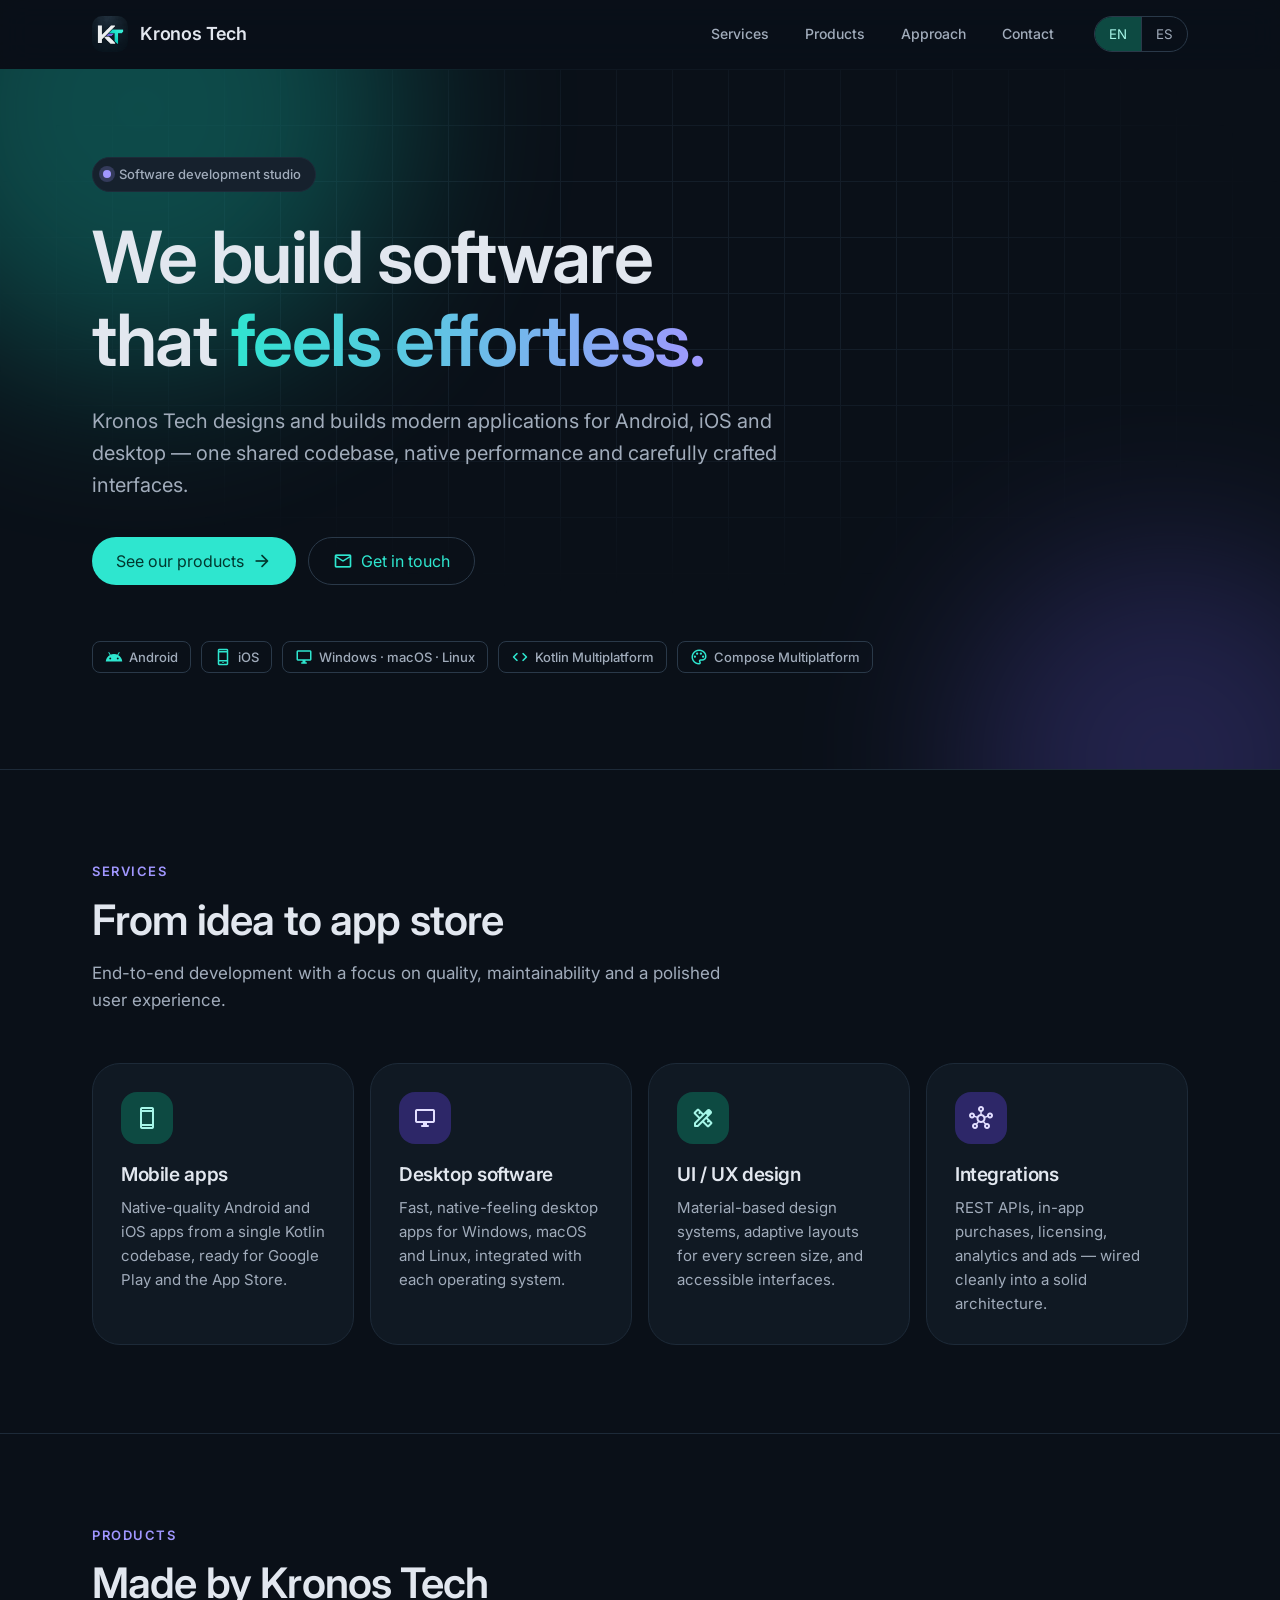
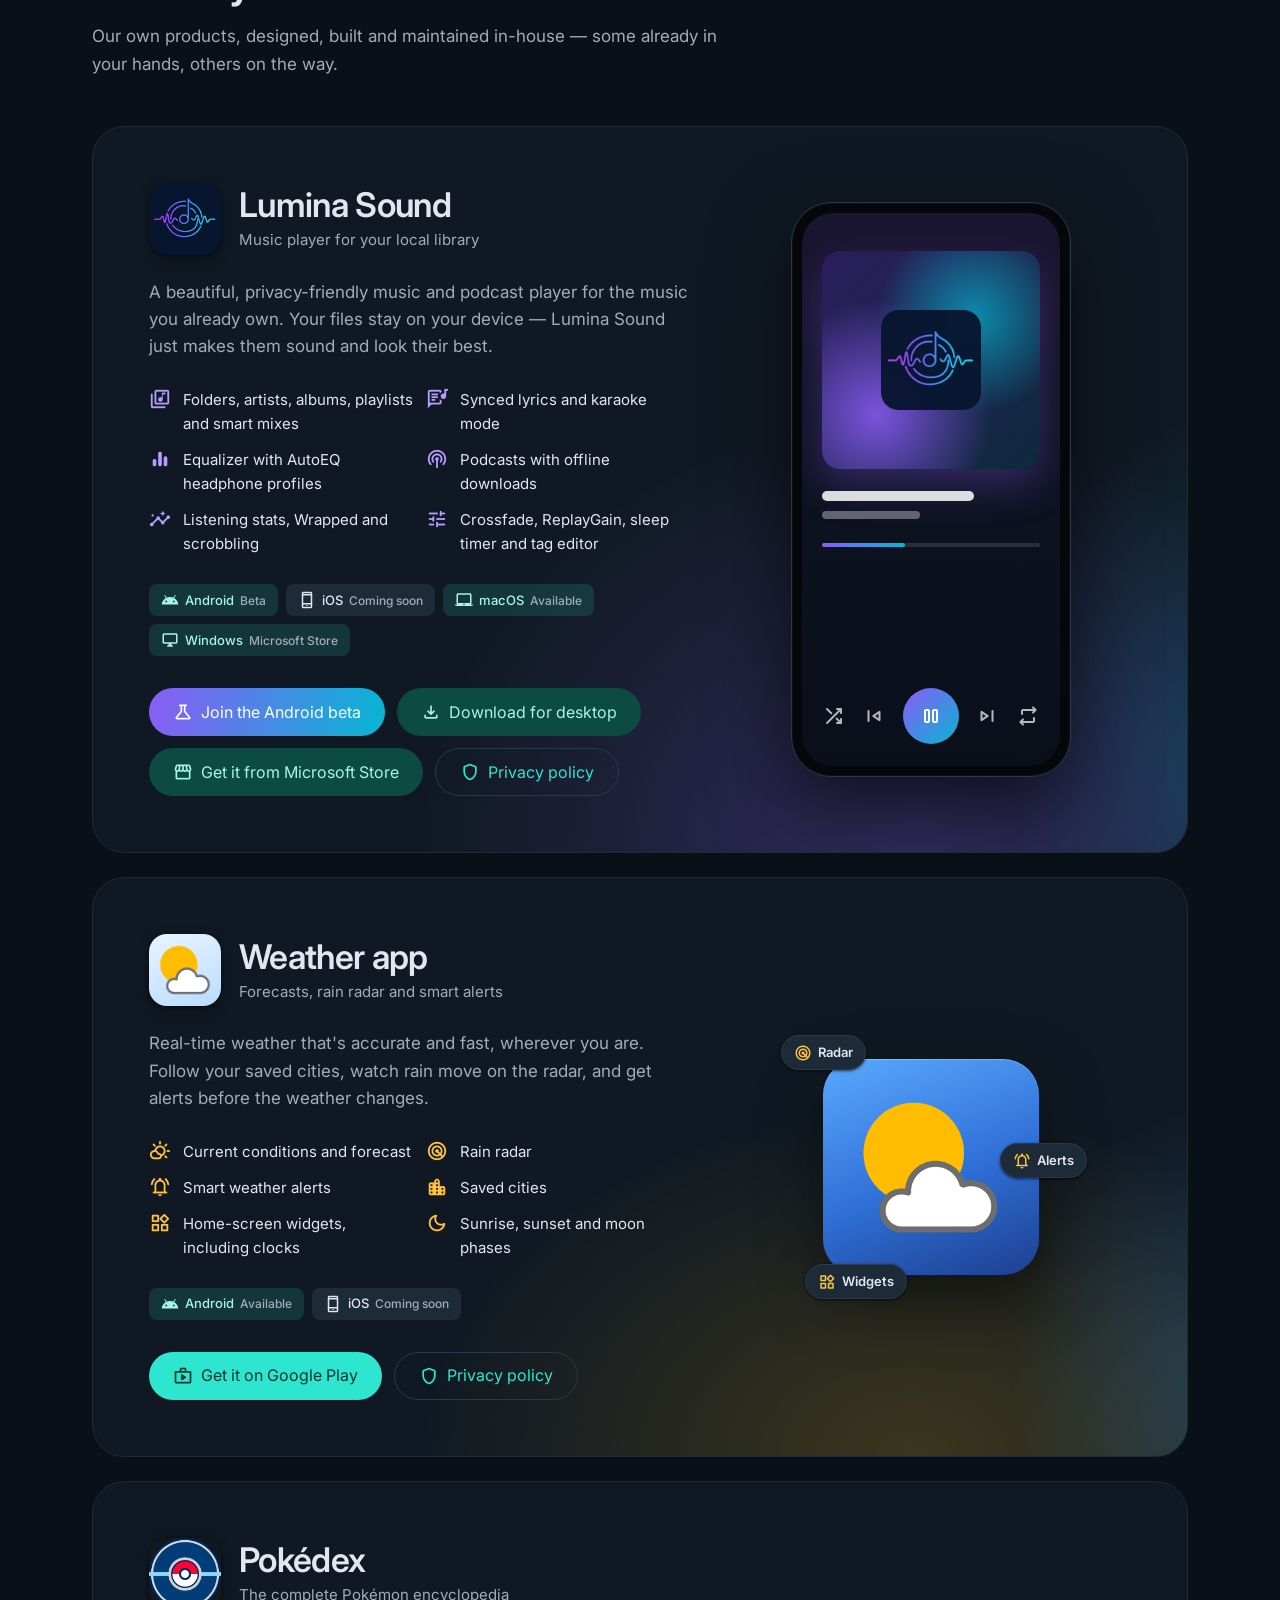
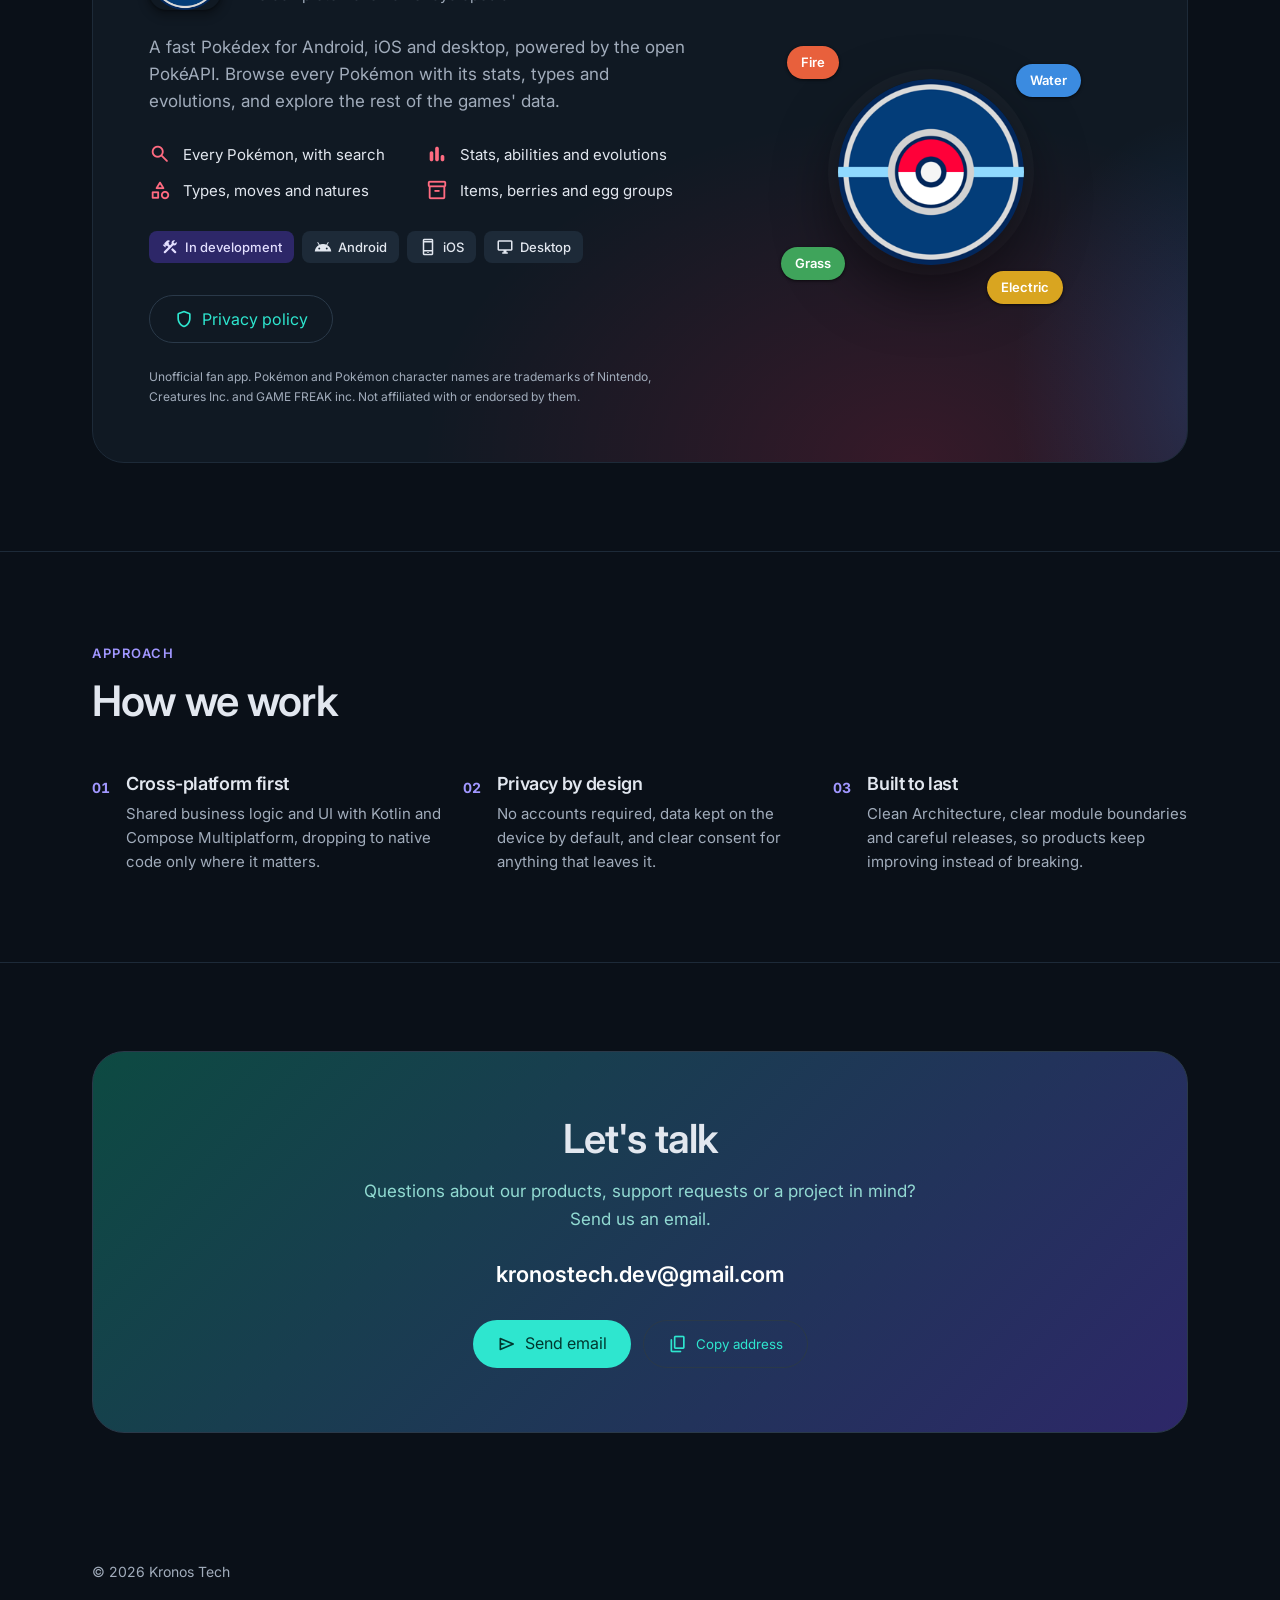
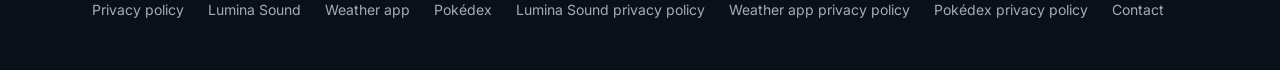
==== index.html @ 4d965f3d "feat: show Lumina Sound's Microsoft Store availability on the home page Co-Authored-By: Claude Opus " ====
<!doctype html>
<html lang="en">
<head>
  <meta charset="utf-8">
  <meta name="viewport" content="width=device-width, initial-scale=1">
  <title>Kronos Tech — Software Development</title>
  <meta name="title-en" content="Kronos Tech — Software Development">
  <meta name="title-es" content="Kronos Tech — Desarrollo de software">
  <meta name="description" content="Kronos Tech builds modern, cross-platform software for Android, iOS and desktop. Makers of Lumina Sound, Weather app and Pokédex.">
  <meta name="theme-color" content="#0a1018">
  <meta property="og:title" content="Kronos Tech">
  <meta property="og:description" content="Modern, cross-platform software for Android, iOS and desktop. Makers of Lumina Sound, Weather app and Pokédex.">
  <meta property="og:type" content="website">
  <meta property="og:url" content="https://kronos1993.github.io/">
  <link rel="icon" href="assets/logo.png" type="image/png">
  <link rel="apple-touch-icon" href="assets/logo.png">
  <meta property="og:image" content="https://kronos1993.github.io/assets/logo.png">
  <link rel="preconnect" href="https://fonts.googleapis.com">
  <link rel="preconnect" href="https://fonts.gstatic.com" crossorigin>
  <link rel="stylesheet" href="https://fonts.googleapis.com/css2?family=Inter:wght@400;500;600;700&display=swap">
  <link rel="stylesheet" href="https://fonts.googleapis.com/css2?family=Material+Symbols+Rounded:opsz,wght,FILL,GRAD@24,400,0,0&display=block">
  <link rel="stylesheet" href="assets/styles.css?v=4">
</head>
<body>
  <header class="topbar">
    <div class="container">
      <a class="brand" href="#top" aria-label="Kronos Tech">
        <img src="assets/logo.png" alt="" width="36" height="36">
        Kronos Tech
      </a>
      <nav class="nav" aria-label="Main">
        <a href="#services"><span data-lang="en">Services</span><span data-lang="es">Servicios</span></a>
        <a href="#products"><span data-lang="en">Products</span><span data-lang="es">Productos</span></a>
        <a href="#approach"><span data-lang="en">Approach</span><span data-lang="es">Enfoque</span></a>
        <a href="#contact"><span data-lang="en">Contact</span><span data-lang="es">Contacto</span></a>
      </nav>
      <div class="segmented lang-toggle" role="group" aria-label="Language">
        <button type="button" data-set-lang="en" aria-pressed="true">EN</button>
        <button type="button" data-set-lang="es" aria-pressed="false">ES</button>
      </div>
    </div>
  </header>

  <main id="top">
    <section class="hero">
      <div class="glow glow-a"></div>
      <div class="glow glow-b"></div>
      <div class="container">
        <span class="eyebrow"><span class="dot"></span>
          <span data-lang="en">Software development studio</span>
          <span data-lang="es">Estudio de desarrollo de software</span>
        </span>
        <h1>
          <span data-lang="en">We build software that <span class="gradient-text">feels effortless.</span></span>
          <span data-lang="es">Creamos software que <span class="gradient-text">se siente natural.</span></span>
        </h1>
        <p class="lead">
          <span data-lang="en">Kronos Tech designs and builds modern applications for Android, iOS and desktop — one shared codebase, native performance and carefully crafted interfaces.</span>
          <span data-lang="es">Kronos Tech diseña y desarrolla aplicaciones modernas para Android, iOS y escritorio: un solo código compartido, rendimiento nativo e interfaces cuidadas al detalle.</span>
        </p>
        <div class="hero-actions">
          <a class="btn btn-filled" href="#products">
            <span data-lang="en">See our products</span><span data-lang="es">Ver productos</span>
            <span class="material-symbols-rounded" aria-hidden="true">arrow_forward</span>
          </a>
          <a class="btn btn-outlined" href="#contact">
            <span class="material-symbols-rounded" aria-hidden="true">mail</span>
            <span data-lang="en">Get in touch</span><span data-lang="es">Contáctanos</span>
          </a>
        </div>
        <div class="hero-meta">
          <span class="chip"><span class="material-symbols-rounded" aria-hidden="true">android</span>Android</span>
          <span class="chip"><span class="material-symbols-rounded" aria-hidden="true">phone_iphone</span>iOS</span>
          <span class="chip"><span class="material-symbols-rounded" aria-hidden="true">desktop_windows</span>Windows · macOS · Linux</span>
          <span class="chip"><span class="material-symbols-rounded" aria-hidden="true">code</span>Kotlin Multiplatform</span>
          <span class="chip"><span class="material-symbols-rounded" aria-hidden="true">palette</span>Compose Multiplatform</span>
        </div>
      </div>
    </section>

    <section class="block" id="services">
      <div class="container">
        <div class="section-head reveal">
          <span class="overline"><span data-lang="en">Services</span><span data-lang="es">Servicios</span></span>
          <h2><span data-lang="en">From idea to app store</span><span data-lang="es">De la idea a la tienda de apps</span></h2>
          <p>
            <span data-lang="en">End-to-end development with a focus on quality, maintainability and a polished user experience.</span>
            <span data-lang="es">Desarrollo de principio a fin, con foco en la calidad, la mantenibilidad y una experiencia de usuario pulida.</span>
          </p>
        </div>
        <div class="grid grid-4">
          <article class="card reveal">
            <div class="icon-badge"><span class="material-symbols-rounded" aria-hidden="true">smartphone</span></div>
            <h3><span data-lang="en">Mobile apps</span><span data-lang="es">Apps móviles</span></h3>
            <p>
              <span data-lang="en">Native-quality Android and iOS apps from a single Kotlin codebase, ready for Google Play and the App Store.</span>
              <span data-lang="es">Apps para Android e iOS con calidad nativa desde un único código Kotlin, listas para Google Play y la App Store.</span>
            </p>
          </article>
          <article class="card reveal">
            <div class="icon-badge alt"><span class="material-symbols-rounded" aria-hidden="true">desktop_windows</span></div>
            <h3><span data-lang="en">Desktop software</span><span data-lang="es">Software de escritorio</span></h3>
            <p>
              <span data-lang="en">Fast, native-feeling desktop apps for Windows, macOS and Linux, integrated with each operating system.</span>
              <span data-lang="es">Apps de escritorio rápidas para Windows, macOS y Linux, integradas con cada sistema operativo.</span>
            </p>
          </article>
          <article class="card reveal">
            <div class="icon-badge"><span class="material-symbols-rounded" aria-hidden="true">design_services</span></div>
            <h3><span data-lang="en">UI / UX design</span><span data-lang="es">Diseño UI / UX</span></h3>
            <p>
              <span data-lang="en">Material-based design systems, adaptive layouts for every screen size, and accessible interfaces.</span>
              <span data-lang="es">Sistemas de diseño basados en Material, diseños adaptativos para cualquier pantalla e interfaces accesibles.</span>
            </p>
          </article>
          <article class="card reveal">
            <div class="icon-badge alt"><span class="material-symbols-rounded" aria-hidden="true">hub</span></div>
            <h3><span data-lang="en">Integrations</span><span data-lang="es">Integraciones</span></h3>
            <p>
              <span data-lang="en">REST APIs, in-app purchases, licensing, analytics and ads — wired cleanly into a solid architecture.</span>
              <span data-lang="es">APIs REST, compras dentro de la app, licencias, analítica y anuncios, integrados de forma limpia en una arquitectura sólida.</span>
            </p>
          </article>
        </div>
      </div>
    </section>

    <section class="block" id="products">
      <div class="container">
        <div class="section-head reveal">
          <span class="overline"><span data-lang="en">Products</span><span data-lang="es">Productos</span></span>
          <h2><span data-lang="en">Made by Kronos Tech</span><span data-lang="es">Hecho por Kronos Tech</span></h2>
          <p>
            <span data-lang="en">Our own products, designed, built and maintained in-house — some already in your hands, others on the way.</span>
            <span data-lang="es">Nuestros propios productos, diseñados, desarrollados y mantenidos por nosotros: algunos ya disponibles y otros en camino.</span>
          </p>
        </div>

        <article class="product reveal" id="lumina-sound">
          <div>
            <div class="product-title">
              <img src="assets/lumina-sound-icon.png" alt="Lumina Sound icon" width="72" height="72">
              <div>
                <h3>Lumina Sound</h3>
                <span data-lang="en">Music player for your local library</span>
                <span data-lang="es">Reproductor de música para tu biblioteca local</span>
              </div>
            </div>
            <p class="desc">
              <span data-lang="en">A beautiful, privacy-friendly music and podcast player for the music you already own. Your files stay on your device — Lumina Sound just makes them sound and look their best.</span>
              <span data-lang="es">Un reproductor de música y podcasts, bonito y respetuoso con tu privacidad, para la música que ya tienes. Tus archivos se quedan en tu dispositivo: Lumina Sound solo hace que suenen y se vean lo mejor posible.</span>
            </p>
            <ul class="features">
              <li><span class="material-symbols-rounded" aria-hidden="true">library_music</span>
                <span><span data-lang="en">Folders, artists, albums, playlists and smart mixes</span><span data-lang="es">Carpetas, artistas, álbumes, listas y mixes inteligentes</span></span></li>
              <li><span class="material-symbols-rounded" aria-hidden="true">lyrics</span>
                <span><span data-lang="en">Synced lyrics and karaoke mode</span><span data-lang="es">Letras sincronizadas y modo karaoke</span></span></li>
              <li><span class="material-symbols-rounded" aria-hidden="true">equalizer</span>
                <span><span data-lang="en">Equalizer with AutoEQ headphone profiles</span><span data-lang="es">Ecualizador con perfiles AutoEQ para auriculares</span></span></li>
              <li><span class="material-symbols-rounded" aria-hidden="true">podcasts</span>
                <span><span data-lang="en">Podcasts with offline downloads</span><span data-lang="es">Podcasts con descargas sin conexión</span></span></li>
              <li><span class="material-symbols-rounded" aria-hidden="true">insights</span>
                <span><span data-lang="en">Listening stats, Wrapped and scrobbling</span><span data-lang="es">Estadísticas, resumen anual y scrobbling</span></span></li>
              <li><span class="material-symbols-rounded" aria-hidden="true">tune</span>
                <span><span data-lang="en">Crossfade, ReplayGain, sleep timer and tag editor</span><span data-lang="es">Crossfade, ReplayGain, temporizador y editor de etiquetas</span></span></li>
            </ul>
            <div class="platforms">
              <span class="platform live"><span class="material-symbols-rounded" aria-hidden="true">android</span>Android <small><span data-lang="en">Beta</span><span data-lang="es">Beta</span></small></span>
              <span class="platform"><span class="material-symbols-rounded" aria-hidden="true">phone_iphone</span>iOS <small><span data-lang="en">Coming soon</span><span data-lang="es">Próximamente</span></small></span>
              <span class="platform live"><span class="material-symbols-rounded" aria-hidden="true">laptop_mac</span>macOS <small><span data-lang="en">Available</span><span data-lang="es">Disponible</span></small></span>
              <span class="platform live"><span class="material-symbols-rounded" aria-hidden="true">desktop_windows</span>Windows <small>Microsoft Store</small></span>
            </div>
            <div class="product-actions">
              <a class="btn btn-lumina" href="https://groups.google.com/g/lumina_testers" target="_blank" rel="noopener">
                <span class="material-symbols-rounded" aria-hidden="true">science</span>
                <span data-lang="en">Join the Android beta</span><span data-lang="es">Únete a la beta de Android</span>
              </a>
              <a class="btn btn-tonal" href="lumina-sound/">
                <span class="material-symbols-rounded" aria-hidden="true">download</span>
                <span data-lang="en">Download for desktop</span><span data-lang="es">Descargar para escritorio</span>
              </a>
              <a class="btn btn-tonal" href="https://apps.microsoft.com/store/detail/9NFCFKT1JL7F?cid=DevShareMCLPCS" target="_blank" rel="noopener">
                <span class="material-symbols-rounded" aria-hidden="true">storefront</span>
                <span data-lang="en">Get it from Microsoft Store</span><span data-lang="es">Obtener en Microsoft Store</span>
              </a>
              <a class="btn btn-outlined" href="/lumina-sound-privacy/">
                <span class="material-symbols-rounded" aria-hidden="true">shield</span>
                <span data-lang="en">Privacy policy</span><span data-lang="es">Política de privacidad</span>
              </a>
            </div>
          </div>

          <div class="phone" aria-hidden="true">
            <div class="screen">
              <div class="art"><img src="assets/lumina-sound-icon.png" alt=""></div>
              <div class="meta">
                <div class="bar"></div>
                <div class="bar sub"></div>
              </div>
              <div class="progress"></div>
              <div class="eq">
                <span></span><span></span><span></span><span></span><span></span><span></span><span></span><span></span><span></span><span></span><span></span><span></span>
              </div>
              <div class="controls">
                <span class="material-symbols-rounded">shuffle</span>
                <span class="material-symbols-rounded">skip_previous</span>
                <span class="play"><span class="material-symbols-rounded">pause</span></span>
                <span class="material-symbols-rounded">skip_next</span>
                <span class="material-symbols-rounded">repeat</span>
              </div>
            </div>
          </div>
        </article>

        <article class="product product-wx reveal" id="weather-app">
          <div>
            <div class="product-title">
              <img class="icon-tile" src="assets/weather-icon.png" alt="Weather app icon" width="72" height="72">
              <div>
                <h3>Weather app</h3>
                <span data-lang="en">Forecasts, rain radar and smart alerts</span>
                <span data-lang="es">Pronósticos, radar de lluvia y alertas inteligentes</span>
              </div>
            </div>
            <p class="desc">
              <span data-lang="en">Real-time weather that's accurate and fast, wherever you are. Follow your saved cities, watch rain move on the radar, and get alerts before the weather changes.</span>
              <span data-lang="es">El tiempo en tiempo real, preciso y rápido, estés donde estés. Sigue tus ciudades guardadas, mira cómo avanza la lluvia en el radar y recibe avisos antes de que cambie el tiempo.</span>
            </p>
            <ul class="features">
              <li><span class="material-symbols-rounded" aria-hidden="true">partly_cloudy_day</span>
                <span><span data-lang="en">Current conditions and forecast</span><span data-lang="es">Condiciones actuales y pronóstico</span></span></li>
              <li><span class="material-symbols-rounded" aria-hidden="true">radar</span>
                <span><span data-lang="en">Rain radar</span><span data-lang="es">Radar de lluvia</span></span></li>
              <li><span class="material-symbols-rounded" aria-hidden="true">notifications_active</span>
                <span><span data-lang="en">Smart weather alerts</span><span data-lang="es">Alertas del tiempo inteligentes</span></span></li>
              <li><span class="material-symbols-rounded" aria-hidden="true">location_city</span>
                <span><span data-lang="en">Saved cities</span><span data-lang="es">Ciudades guardadas</span></span></li>
              <li><span class="material-symbols-rounded" aria-hidden="true">widgets</span>
                <span><span data-lang="en">Home-screen widgets, including clocks</span><span data-lang="es">Widgets de inicio, incluidos relojes</span></span></li>
              <li><span class="material-symbols-rounded" aria-hidden="true">dark_mode</span>
                <span><span data-lang="en">Sunrise, sunset and moon phases</span><span data-lang="es">Amanecer, atardecer y fases lunares</span></span></li>
            </ul>
            <div class="platforms">
              <span class="platform live"><span class="material-symbols-rounded" aria-hidden="true">android</span>Android <small><span data-lang="en">Available</span><span data-lang="es">Disponible</span></small></span>
              <span class="platform"><span class="material-symbols-rounded" aria-hidden="true">phone_iphone</span>iOS <small><span data-lang="en">Coming soon</span><span data-lang="es">Próximamente</span></small></span>
            </div>
            <div class="product-actions">
              <a class="btn btn-filled" href="https://play.google.com/store/apps/details?id=com.kronos.multiplatform.weatherapp" target="_blank" rel="noopener">
                <span class="material-symbols-rounded" aria-hidden="true">shop</span>
                <span data-lang="en">Get it on Google Play</span><span data-lang="es">Disponible en Google Play</span>
              </a>
              <a class="btn btn-outlined" href="weather-app/privacy/">
                <span class="material-symbols-rounded" aria-hidden="true">shield</span>
                <span data-lang="en">Privacy policy</span><span data-lang="es">Política de privacidad</span>
              </a>
            </div>
          </div>

          <div class="wx-visual" aria-hidden="true">
            <div class="sky">
              <img src="assets/weather-icon.png" alt="">
            </div>
            <span class="wx-chip c1"><span class="material-symbols-rounded">radar</span>Radar</span>
            <span class="wx-chip c2"><span class="material-symbols-rounded">notifications_active</span><span data-lang="en">Alerts</span><span data-lang="es">Alertas</span></span>
            <span class="wx-chip c3"><span class="material-symbols-rounded">widgets</span>Widgets</span>
          </div>
        </article>

        <article class="product product-dex reveal" id="pokedex">
          <div>
            <div class="product-title">
              <img src="assets/pokedex-icon.png" alt="Pokédex icon" width="72" height="72">
              <div>
                <h3>Pokédex</h3>
                <span data-lang="en">The complete Pokémon encyclopedia</span>
                <span data-lang="es">La enciclopedia Pokémon completa</span>
              </div>
            </div>
            <p class="desc">
              <span data-lang="en">A fast Pokédex for Android, iOS and desktop, powered by the open PokéAPI. Browse every Pokémon with its stats, types and evolutions, and explore the rest of the games' data.</span>
              <span data-lang="es">Una Pokédex rápida para Android, iOS y escritorio, con datos de la PokéAPI abierta. Consulta cada Pokémon con sus estadísticas, tipos y evoluciones, y explora el resto de datos de los juegos.</span>
            </p>
            <ul class="features">
              <li><span class="material-symbols-rounded" aria-hidden="true">search</span>
                <span><span data-lang="en">Every Pokémon, with search</span><span data-lang="es">Todos los Pokémon, con búsqueda</span></span></li>
              <li><span class="material-symbols-rounded" aria-hidden="true">bar_chart</span>
                <span><span data-lang="en">Stats, abilities and evolutions</span><span data-lang="es">Estadísticas, habilidades y evoluciones</span></span></li>
              <li><span class="material-symbols-rounded" aria-hidden="true">category</span>
                <span><span data-lang="en">Types, moves and natures</span><span data-lang="es">Tipos, movimientos y naturalezas</span></span></li>
              <li><span class="material-symbols-rounded" aria-hidden="true">inventory_2</span>
                <span><span data-lang="en">Items, berries and egg groups</span><span data-lang="es">Objetos, bayas y grupos huevo</span></span></li>
            </ul>
            <div class="platforms">
              <span class="platform dev"><span class="material-symbols-rounded" aria-hidden="true">construction</span><span data-lang="en">In development</span><span data-lang="es">En desarrollo</span></span>
              <span class="platform"><span class="material-symbols-rounded" aria-hidden="true">android</span>Android</span>
              <span class="platform"><span class="material-symbols-rounded" aria-hidden="true">phone_iphone</span>iOS</span>
              <span class="platform"><span class="material-symbols-rounded" aria-hidden="true">desktop_windows</span>Desktop</span>
            </div>
            <div class="product-actions">
              <a class="btn btn-outlined" href="pokedex/privacy/">
                <span class="material-symbols-rounded" aria-hidden="true">shield</span>
                <span data-lang="en">Privacy policy</span><span data-lang="es">Política de privacidad</span>
              </a>
            </div>
            <p class="disclaimer">
              <span data-lang="en">Unofficial fan app. Pokémon and Pokémon character names are trademarks of Nintendo, Creatures Inc. and GAME FREAK inc. Not affiliated with or endorsed by them.</span>
              <span data-lang="es">App no oficial creada por fans. Pokémon y los nombres de sus personajes son marcas de Nintendo, Creatures Inc. y GAME FREAK inc. Sin afiliación ni respaldo de su parte.</span>
            </p>
          </div>

          <div class="dex-visual" aria-hidden="true">
            <img src="assets/pokedex-icon.png" alt="">
            <span class="type t-fire">Fire</span>
            <span class="type t-water">Water</span>
            <span class="type t-grass">Grass</span>
            <span class="type t-electric">Electric</span>
          </div>
        </article>
      </div>
    </section>

    <section class="block" id="approach">
      <div class="container">
        <div class="section-head reveal">
          <span class="overline"><span data-lang="en">Approach</span><span data-lang="es">Enfoque</span></span>
          <h2><span data-lang="en">How we work</span><span data-lang="es">Cómo trabajamos</span></h2>
        </div>
        <div class="grid grid-3">
          <div class="principle reveal">
            <span class="num">01</span>
            <div>
              <h3><span data-lang="en">Cross-platform first</span><span data-lang="es">Multiplataforma desde el inicio</span></h3>
              <p>
                <span data-lang="en">Shared business logic and UI with Kotlin and Compose Multiplatform, dropping to native code only where it matters.</span>
                <span data-lang="es">Lógica de negocio e interfaz compartidas con Kotlin y Compose Multiplatform, con código nativo solo donde aporta.</span>
              </p>
            </div>
          </div>
          <div class="principle reveal">
            <span class="num">02</span>
            <div>
              <h3><span data-lang="en">Privacy by design</span><span data-lang="es">Privacidad desde el diseño</span></h3>
              <p>
                <span data-lang="en">No accounts required, data kept on the device by default, and clear consent for anything that leaves it.</span>
                <span data-lang="es">Sin cuentas obligatorias, los datos se quedan en el dispositivo por defecto, y consentimiento claro para todo lo que salga de él.</span>
              </p>
            </div>
          </div>
          <div class="principle reveal">
            <span class="num">03</span>
            <div>
              <h3><span data-lang="en">Built to last</span><span data-lang="es">Hecho para durar</span></h3>
              <p>
                <span data-lang="en">Clean Architecture, clear module boundaries and careful releases, so products keep improving instead of breaking.</span>
                <span data-lang="es">Clean Architecture, límites claros entre módulos y publicaciones cuidadosas, para que los productos mejoren en lugar de romperse.</span>
              </p>
            </div>
          </div>
        </div>
      </div>
    </section>

    <section class="block" id="contact">
      <div class="container">
        <div class="contact reveal">
          <h2><span data-lang="en">Let's talk</span><span data-lang="es">Hablemos</span></h2>
          <p>
            <span data-lang="en">Questions about our products, support requests or a project in mind? Send us an email.</span>
            <span data-lang="es">¿Preguntas sobre nuestros productos, soporte o un proyecto en mente? Escríbenos.</span>
          </p>
          <span class="email-address">kronostech.dev@gmail.com</span>
          <div class="email">
            <a class="btn btn-filled" href="mailto:kronostech.dev@gmail.com">
              <span class="material-symbols-rounded" aria-hidden="true">send</span>
              <span data-lang="en">Send email</span><span data-lang="es">Enviar correo</span>
            </a>
            <button class="btn btn-outlined" type="button" data-copy="kronostech.dev@gmail.com">
              <span class="material-symbols-rounded" aria-hidden="true">content_copy</span>
              <span data-lang="en">Copy address</span><span data-lang="es">Copiar dirección</span>
            </button>
          </div>
        </div>
      </div>
    </section>
  </main>

  <footer>
    <div class="container">
      <span>© <span data-year>2026</span> Kronos Tech</span>
      <nav aria-label="Footer">
        <a href="privacy/"><span data-lang="en">Privacy policy</span><span data-lang="es">Política de privacidad</span></a>
        <a href="#lumina-sound">Lumina Sound</a>
        <a href="#weather-app">Weather app</a>
        <a href="#pokedex">Pokédex</a>
        <a href="/lumina-sound-privacy/"><span data-lang="en">Lumina Sound privacy policy</span><span data-lang="es">Privacidad de Lumina Sound</span></a>
        <a href="weather-app/privacy/"><span data-lang="en">Weather app privacy policy</span><span data-lang="es">Privacidad de Weather app</span></a>
        <a href="pokedex/privacy/"><span data-lang="en">Pokédex privacy policy</span><span data-lang="es">Privacidad de Pokédex</span></a>
        <a href="mailto:kronostech.dev@gmail.com"><span data-lang="en">Contact</span><span data-lang="es">Contacto</span></a>
      </nav>
    </div>
  </footer>

  <div class="snackbar" role="status" aria-live="polite">
    <span data-lang="en">Email address copied</span><span data-lang="es">Dirección copiada</span>
  </div>

  <script src="assets/site.js?v=4"></script>
</body>
</html>
---- assets/styles.css ----
:root {
  color-scheme: dark;
  --bg: #0a1018;
  --surface: #101923;
  --surface-high: #16212d;
  --surface-highest: #1d2a38;
  --outline: #2a3949;
  --outline-variant: #1d2a38;
  --on-surface: #e2e7ef;
  --on-surface-variant: #a1acbb;
  --primary: #2ee6cf;
  --on-primary: #00382f;
  --primary-container: #0d4a42;
  --on-primary-container: #a6f6e8;
  --tertiary: #a197ff;
  --tertiary-container: #2d2768;
  --on-tertiary-container: #e3dfff;
  --lumina-violet: #8b5cf6;
  --lumina-cyan: #06b6d4;
  --radius-s: 12px;
  --radius-m: 16px;
  --radius-l: 28px;
  --gutter: 16px;
  --max: 1160px;
  --elev-1: 0 1px 2px rgb(0 0 0 / .4), 0 1px 3px 1px rgb(0 0 0 / .2);
  --elev-3: 0 4px 8px 3px rgb(0 0 0 / .25), 0 1px 3px rgb(0 0 0 / .4);
  --ease: cubic-bezier(.2, 0, 0, 1);
}

* { box-sizing: border-box; }
html { scroll-behavior: smooth; scroll-padding-top: 80px; }
body {
  margin: 0;
  background: var(--bg);
  color: var(--on-surface);
  font: 400 16px/1.6 "Inter", system-ui, -apple-system, "Segoe UI", Roboto, sans-serif;
  -webkit-font-smoothing: antialiased;
  overflow-x: hidden;
}
img { max-width: 100%; display: block; }
a { color: var(--primary); text-decoration: none; }
a:hover { text-decoration: underline; }
h1, h2, h3 { margin: 0; font-weight: 600; letter-spacing: -.02em; line-height: 1.15; }
p { margin: 0; }

.material-symbols-rounded {
  font-variation-settings: "FILL" 0, "wght" 400, "GRAD" 0, "opsz" 24;
  font-size: 24px;
  line-height: 1;
  user-select: none;
}

.container { width: 100%; max-width: var(--max); margin: 0 auto; padding: 0 var(--gutter); }
@media (min-width: 720px) { :root { --gutter: 32px; } }

/* Top app bar */
.topbar {
  position: sticky; top: 0; z-index: 10;
  background: rgb(10 16 24 / .72);
  backdrop-filter: blur(16px) saturate(140%);
  -webkit-backdrop-filter: blur(16px) saturate(140%);
  border-bottom: 1px solid transparent;
  transition: border-color .2s var(--ease), background .2s var(--ease);
}
.topbar.scrolled { border-bottom-color: var(--outline-variant); background: rgb(16 25 35 / .85); }
.topbar .container { display: flex; align-items: center; gap: 16px; height: 68px; }
.brand { display: flex; align-items: center; gap: 12px; color: var(--on-surface); font-weight: 600; font-size: 18px; letter-spacing: -.01em; }
.brand:hover { text-decoration: none; }
.brand img { width: 36px; height: 36px; border-radius: 10px; }
.nav { display: none; gap: 4px; margin-left: auto; }
.nav a {
  color: var(--on-surface-variant); font-size: 14px; font-weight: 500;
  padding: 8px 16px; border-radius: 999px;
  transition: background .2s var(--ease), color .2s var(--ease);
}
.nav a:hover { background: var(--surface-high); color: var(--on-surface); text-decoration: none; }
@media (min-width: 860px) { .nav { display: flex; } }
.lang-toggle { margin-left: auto; }
@media (min-width: 860px) { .lang-toggle { margin-left: 8px; } }

/* Buttons */
.btn {
  display: inline-flex; align-items: center; justify-content: center; gap: 8px;
  height: 48px; padding: 0 24px; border-radius: 999px; border: 0;
  font: 600 15px/1 inherit; font-family: inherit; cursor: pointer;
  transition: box-shadow .2s var(--ease), background .2s var(--ease), transform .2s var(--ease);
}
.btn:hover { text-decoration: none; }
.btn .material-symbols-rounded { font-size: 20px; }
.btn-filled { background: var(--primary); color: var(--on-primary); }
.btn-filled:hover { box-shadow: var(--elev-1); background: color-mix(in srgb, var(--primary) 85%, white); }
.btn-tonal { background: var(--primary-container); color: var(--on-primary-container); }
.btn-tonal:hover { box-shadow: var(--elev-1); background: color-mix(in srgb, var(--primary-container) 85%, white); }
.btn-outlined { background: transparent; color: var(--primary); border: 1px solid var(--outline); }
.btn-outlined:hover { background: color-mix(in srgb, var(--primary) 8%, transparent); }
.btn-small { height: 40px; padding: 0 16px; font-size: 14px; }

.segmented { display: inline-flex; border: 1px solid var(--outline); border-radius: 999px; overflow: hidden; }
.segmented button {
  background: transparent; color: var(--on-surface-variant); border: 0;
  font: 600 13px/1 inherit; font-family: inherit; padding: 9px 14px; cursor: pointer;
}
.segmented button + button { border-left: 1px solid var(--outline); }
.segmented button[aria-pressed="true"] { background: var(--primary-container); color: var(--on-primary-container); }

/* Hero */
.hero { position: relative; padding: 88px 0 96px; overflow: hidden; isolation: isolate; }
.hero::before {
  content: ""; position: absolute; inset: 0; z-index: -2;
  background-image:
    linear-gradient(var(--outline-variant) 1px, transparent 1px),
    linear-gradient(90deg, var(--outline-variant) 1px, transparent 1px);
  background-size: 56px 56px;
  mask-image: radial-gradient(ellipse 70% 60% at 50% 30%, #000 30%, transparent 75%);
  -webkit-mask-image: radial-gradient(ellipse 70% 60% at 50% 30%, #000 30%, transparent 75%);
  opacity: .55;
}
.glow { position: absolute; z-index: -1; border-radius: 50%; filter: blur(90px); opacity: .35; pointer-events: none; }
.glow-a { width: 520px; height: 520px; background: #14b8a6; top: -220px; left: -120px; }
.glow-b { width: 420px; height: 420px; background: #6d5ce6; bottom: -200px; right: -100px; opacity: .25; }
.eyebrow {
  display: inline-flex; align-items: center; gap: 8px;
  padding: 6px 14px 6px 10px; border-radius: 999px;
  background: var(--surface-high); border: 1px solid var(--outline-variant);
  color: var(--on-surface-variant); font-size: 13px; font-weight: 500;
}
.eyebrow .dot { width: 8px; height: 8px; border-radius: 50%; background: var(--tertiary); box-shadow: 0 0 0 4px color-mix(in srgb, var(--tertiary) 22%, transparent); }
.hero h1 { margin-top: 24px; font-size: clamp(38px, 7vw, 72px); max-width: 15ch; }
.gradient-text {
  background: linear-gradient(100deg, var(--primary), var(--tertiary));
  -webkit-background-clip: text; background-clip: text; color: transparent;
}
.hero .lead { margin-top: 24px; max-width: 58ch; font-size: clamp(17px, 2.2vw, 20px); color: var(--on-surface-variant); }
.hero-actions { margin-top: 36px; display: flex; flex-wrap: wrap; gap: 12px; }
.hero-meta { margin-top: 56px; display: flex; flex-wrap: wrap; gap: 10px; }
.chip {
  display: inline-flex; align-items: center; gap: 6px;
  height: 32px; padding: 0 12px; border-radius: 8px;
  border: 1px solid var(--outline); color: var(--on-surface-variant);
  font-size: 13px; font-weight: 500;
}
.chip .material-symbols-rounded { font-size: 18px; color: var(--primary); }

/* Sections */
section.block { padding: 88px 0; border-top: 1px solid var(--outline-variant); }
.section-head { max-width: 640px; margin-bottom: 48px; }
.overline { color: var(--tertiary); font-size: 13px; font-weight: 600; letter-spacing: .12em; text-transform: uppercase; }
.section-head h2 { margin-top: 12px; font-size: clamp(28px, 4.5vw, 42px); }
.section-head p { margin-top: 16px; color: var(--on-surface-variant); font-size: 17px; }

.grid { display: grid; gap: 16px; grid-template-columns: 1fr; }
@media (min-width: 640px) { .grid-2, .grid-4 { grid-template-columns: repeat(2, 1fr); } }
@media (min-width: 1000px) { .grid-4 { grid-template-columns: repeat(4, 1fr); } .grid-3 { grid-template-columns: repeat(3, 1fr); } }

.card {
  background: var(--surface); border: 1px solid var(--outline-variant);
  border-radius: var(--radius-l); padding: 28px;
  transition: background .25s var(--ease), border-color .25s var(--ease), transform .25s var(--ease), box-shadow .25s var(--ease);
}
.card:hover { background: var(--surface-high); border-color: var(--outline); transform: translateY(-2px); box-shadow: var(--elev-3); }
.icon-badge {
  width: 52px; height: 52px; border-radius: var(--radius-m);
  display: grid; place-items: center;
  background: var(--primary-container); color: var(--on-primary-container);
}
.icon-badge.alt { background: var(--tertiary-container); color: var(--on-tertiary-container); }
.card h3 { margin-top: 20px; font-size: 19px; }
.card p { margin-top: 10px; color: var(--on-surface-variant); font-size: 15px; }

/* Product */
.product {
  position: relative; overflow: hidden; isolation: isolate;
  background: var(--surface); border: 1px solid var(--outline-variant);
  border-radius: 32px; padding: 32px 24px;
  display: grid; gap: 40px; grid-template-columns: 1fr;
}
@media (min-width: 720px) { .product { padding: 48px; } }
@media (min-width: 960px) { .product { grid-template-columns: 1.15fr .85fr; align-items: center; padding: 56px; } }
.product::before {
  content: ""; position: absolute; z-index: -1; inset: auto -20% -60% 30%; height: 120%;
  background: radial-gradient(closest-side, rgb(139 92 246 / .28), transparent),
              radial-gradient(closest-side at 80% 40%, rgb(6 182 212 / .2), transparent);
  pointer-events: none;
}
.product-title { display: flex; align-items: center; gap: 18px; }
.product-title img { width: 72px; height: 72px; border-radius: 18px; box-shadow: var(--elev-3); }
.product-title h3 { font-size: clamp(26px, 4vw, 34px); }
.product-title span { display: block; color: var(--on-surface-variant); font-size: 15px; margin-top: 4px; }
.product .desc { margin-top: 24px; color: var(--on-surface-variant); font-size: 17px; max-width: 56ch; }
.features { margin: 28px 0 0; padding: 0; list-style: none; display: grid; gap: 12px; grid-template-columns: 1fr; }
@media (min-width: 560px) { .features { grid-template-columns: 1fr 1fr; } }
.features li { display: flex; gap: 12px; align-items: flex-start; font-size: 15px; }
.features .material-symbols-rounded { color: #b79bff; font-size: 22px; flex: none; }
.platforms { margin-top: 28px; display: flex; flex-wrap: wrap; gap: 8px; }
.platform {
  display: inline-flex; align-items: center; gap: 6px;
  height: 32px; padding: 0 12px; border-radius: 8px;
  background: var(--surface-highest); font-size: 13px; font-weight: 500;
}
.platform .material-symbols-rounded { font-size: 18px; }
.platform small { color: var(--on-surface-variant); font-size: 12px; }
.platform.live { background: color-mix(in srgb, var(--primary) 14%, transparent); color: var(--on-primary-container); }
.product-actions { margin-top: 32px; display: flex; flex-wrap: wrap; gap: 12px; }
.btn-lumina { background: linear-gradient(100deg, var(--lumina-violet), var(--lumina-cyan)); color: #fff; }
.btn-lumina:hover { box-shadow: 0 6px 24px rgb(139 92 246 / .35); }

/* Phone mock */
.phone {
  justify-self: center; width: min(280px, 100%); aspect-ratio: 9 / 18.5;
  border-radius: 40px; padding: 10px; background: #05070a;
  border: 1px solid var(--outline); box-shadow: 0 30px 80px rgb(0 0 0 / .6), 0 0 0 1px rgb(255 255 255 / .03) inset;
}
.screen {
  height: 100%; border-radius: 31px; overflow: hidden; position: relative;
  background: linear-gradient(180deg, #1a1530 0%, #0d1220 55%, #0a0f1a 100%);
  display: flex; flex-direction: column; padding: 28px 20px 22px;
}
.screen .art {
  aspect-ratio: 1; border-radius: 18px; margin-top: 10px;
  background:
    radial-gradient(circle at 70% 30%, rgb(6 182 212 / .7), transparent 45%),
    radial-gradient(circle at 25% 75%, rgb(139 92 246 / .85), transparent 50%),
    linear-gradient(135deg, #2a1d5c, #0e2a3d);
  display: grid; place-items: center; box-shadow: 0 16px 40px rgb(139 92 246 / .3);
}
.screen .art img { width: 46%; border-radius: 14px; opacity: .95; }
.screen .meta { margin-top: 22px; }
.bar { height: 10px; border-radius: 6px; background: rgb(255 255 255 / .85); width: 70%; }
.bar.sub { height: 8px; margin-top: 10px; width: 45%; background: rgb(255 255 255 / .35); }
.progress { margin-top: 24px; height: 4px; border-radius: 4px; background: rgb(255 255 255 / .12); position: relative; }
.progress::after { content: ""; position: absolute; inset: 0 62% 0 0; border-radius: 4px; background: linear-gradient(90deg, var(--lumina-violet), var(--lumina-cyan)); }
.eq { margin-top: auto; display: flex; align-items: flex-end; justify-content: center; gap: 5px; height: 48px; }
.eq span { width: 6px; border-radius: 3px; background: linear-gradient(180deg, var(--lumina-cyan), var(--lumina-violet)); animation: eq 1.4s ease-in-out infinite; }
.eq span:nth-child(2n) { animation-delay: -.3s; }
.eq span:nth-child(3n) { animation-delay: -.7s; }
.eq span:nth-child(5n) { animation-delay: -1s; }
@keyframes eq { 0%, 100% { height: 20%; } 50% { height: 100%; } }
.controls { margin-top: 18px; display: flex; justify-content: space-between; align-items: center; color: rgb(255 255 255 / .7); }
.controls .play { width: 56px; height: 56px; border-radius: 50%; display: grid; place-items: center; color: #fff; background: linear-gradient(135deg, var(--lumina-violet), var(--lumina-cyan)); }
@media (prefers-reduced-motion: reduce) { .eq span { animation: none; height: 60%; } html { scroll-behavior: auto; } }

/* Principles */
.principle { display: flex; gap: 16px; align-items: flex-start; }
.principle .num { font-size: 14px; font-weight: 700; color: var(--tertiary); font-variant-numeric: tabular-nums; padding-top: 3px; }
.principle h3 { font-size: 18px; margin-top: 0; }
.principle p { margin-top: 8px; color: var(--on-surface-variant); font-size: 15px; }

/* Contact */
.contact {
  border-radius: 32px; padding: 40px 24px; text-align: center;
  background: linear-gradient(135deg, var(--primary-container), var(--tertiary-container));
  border: 1px solid var(--outline);
}
@media (min-width: 720px) { .contact { padding: 64px 48px; } }
.contact h2 { font-size: clamp(28px, 4.5vw, 40px); }
.contact p { margin: 16px auto 0; max-width: 52ch; color: var(--on-primary-container); opacity: .85; font-size: 17px; }
.contact .email { margin-top: 28px; display: inline-flex; flex-wrap: wrap; justify-content: center; gap: 12px; }
.email-address { font-size: clamp(16px, 3.6vw, 22px); font-weight: 600; color: #fff; word-break: break-all; display: block; margin-top: 24px; }

/* Footer */
footer { padding: 40px 0 48px; color: var(--on-surface-variant); font-size: 14px; }
footer .container { display: flex; flex-wrap: wrap; gap: 16px 32px; align-items: center; justify-content: space-between; }
footer nav { display: flex; flex-wrap: wrap; gap: 8px 24px; }
footer a { color: var(--on-surface-variant); }
footer a:hover { color: var(--on-surface); }

/* Snackbar */
.snackbar {
  position: fixed; left: 50%; bottom: 24px; transform: translate(-50%, 24px);
  background: #e2e7ef; color: #1a1f26; padding: 14px 20px; border-radius: 8px;
  font-size: 14px; font-weight: 500; box-shadow: var(--elev-3);
  opacity: 0; pointer-events: none; transition: opacity .2s var(--ease), transform .2s var(--ease);
  max-width: calc(100% - 32px);
}
.snackbar.show { opacity: 1; transform: translate(-50%, 0); }

/* Reveal on scroll */
.reveal { opacity: 0; transform: translateY(16px); transition: opacity .6s var(--ease), transform .6s var(--ease); }
.reveal.visible { opacity: 1; transform: none; }
@media (prefers-reduced-motion: reduce) { .reveal { opacity: 1; transform: none; transition: none; } }

/* Legal page */
.legal { padding: 56px 0 88px; }
.legal .container { max-width: 820px; }
.legal h1 { font-size: clamp(30px, 5vw, 44px); }
.legal .updated { margin-top: 12px; color: var(--on-surface-variant); font-size: 14px; }
.legal h2 { margin-top: 44px; font-size: 22px; }
.legal h3 { margin-top: 24px; font-size: 17px; }
.legal p, .legal li { color: #c9d1dc; font-size: 16px; }
.legal p { margin-top: 14px; }
.legal ul { margin: 14px 0 0; padding-left: 22px; }
.legal li { margin-top: 8px; }
.legal li strong, .legal p strong { color: var(--on-surface); }
.legal .summary { margin-top: 32px; padding: 24px; border-radius: var(--radius-l); background: var(--surface); border: 1px solid var(--outline-variant); }
.legal .summary p:first-child { margin-top: 0; }
.table-wrap { margin-top: 16px; overflow-x: auto; border: 1px solid var(--outline-variant); border-radius: var(--radius-m); }
table { width: 100%; border-collapse: collapse; font-size: 14px; min-width: 560px; }
th, td { text-align: left; padding: 12px 14px; border-bottom: 1px solid var(--outline-variant); vertical-align: top; color: #c9d1dc; }
th { background: var(--surface-high); color: var(--on-surface); font-weight: 600; }
tr:last-child td { border-bottom: 0; }

/* Language visibility */
html[lang="en"] [data-lang="es"], html[lang="es"] [data-lang="en"] { display: none !important; }

/* Pokédex product */
.product + .product { margin-top: 24px; }
.product-dex::before {
  background: radial-gradient(closest-side, rgb(255 28 72 / .16), transparent),
              radial-gradient(closest-side at 80% 40%, rgb(60 140 255 / .2), transparent);
}
.product-dex .features .material-symbols-rounded { color: #ff6b81; }
.platform.dev { background: var(--tertiary-container); color: var(--on-tertiary-container); }
.disclaimer { margin-top: 24px; font-size: 12px; color: var(--on-surface-variant); max-width: 64ch; }
.dex-visual {
  position: relative; justify-self: center; width: min(300px, 100%); aspect-ratio: 1;
  display: grid; place-items: center;
}
.dex-visual img {
  width: 62%; border-radius: 50%;
  box-shadow: 0 24px 60px rgb(0 0 0 / .55), 0 0 0 10px rgb(255 255 255 / .03);
  animation: dex-float 6s ease-in-out infinite;
}
.dex-visual .type {
  position: absolute; padding: 6px 14px; border-radius: 999px;
  font-size: 13px; font-weight: 600; color: #fff; box-shadow: var(--elev-1);
}
.t-fire { background: #e8603c; top: 8%; left: 2%; }
.t-water { background: #3b8be0; top: 14%; right: 0; }
.t-grass { background: #3fa45b; bottom: 14%; left: 0; }
.t-electric { background: #d9a520; color: #1a1300; bottom: 6%; right: 6%; }
@keyframes dex-float { 0%, 100% { transform: translateY(0); } 50% { transform: translateY(-10px); } }
@media (prefers-reduced-motion: reduce) { .dex-visual img { animation: none; } }

/* Weather app product */
.product-wx::before {
  background: radial-gradient(closest-side, rgb(255 184 0 / .18), transparent),
              radial-gradient(closest-side at 80% 40%, rgb(56 160 255 / .22), transparent);
}
.product-wx .features .material-symbols-rounded { color: #ffc23d; }
.icon-tile { background: linear-gradient(160deg, #e9f4ff, #b9dcff); padding: 8px; }
.wx-visual { position: relative; justify-self: center; width: min(300px, 100%); aspect-ratio: 1; display: grid; place-items: center; }
.wx-visual .sky {
  width: 72%; aspect-ratio: 1; border-radius: 36px; display: grid; place-items: center;
  background: linear-gradient(160deg, #5aa9ff 0%, #2f6fd6 55%, #1d3f8f 100%);
  box-shadow: 0 24px 60px rgb(0 0 0 / .5), inset 0 1px 0 rgb(255 255 255 / .25);
}
.wx-visual .sky img { width: 70%; animation: dex-float 7s ease-in-out infinite; }
.wx-chip {
  position: absolute; display: inline-flex; align-items: center; gap: 6px;
  padding: 6px 12px; border-radius: 999px; font-size: 13px; font-weight: 600;
  background: var(--surface-highest); color: var(--on-surface); border: 1px solid var(--outline); box-shadow: var(--elev-1);
}
.wx-chip .material-symbols-rounded { font-size: 18px; color: #ffc23d; }
.wx-chip.c1 { top: 6%; left: 0; }
.wx-chip.c2 { top: 42%; right: -2%; }
.wx-chip.c3 { bottom: 6%; left: 8%; }
@media (prefers-reduced-motion: reduce) { .wx-visual .sky img { animation: none; } }
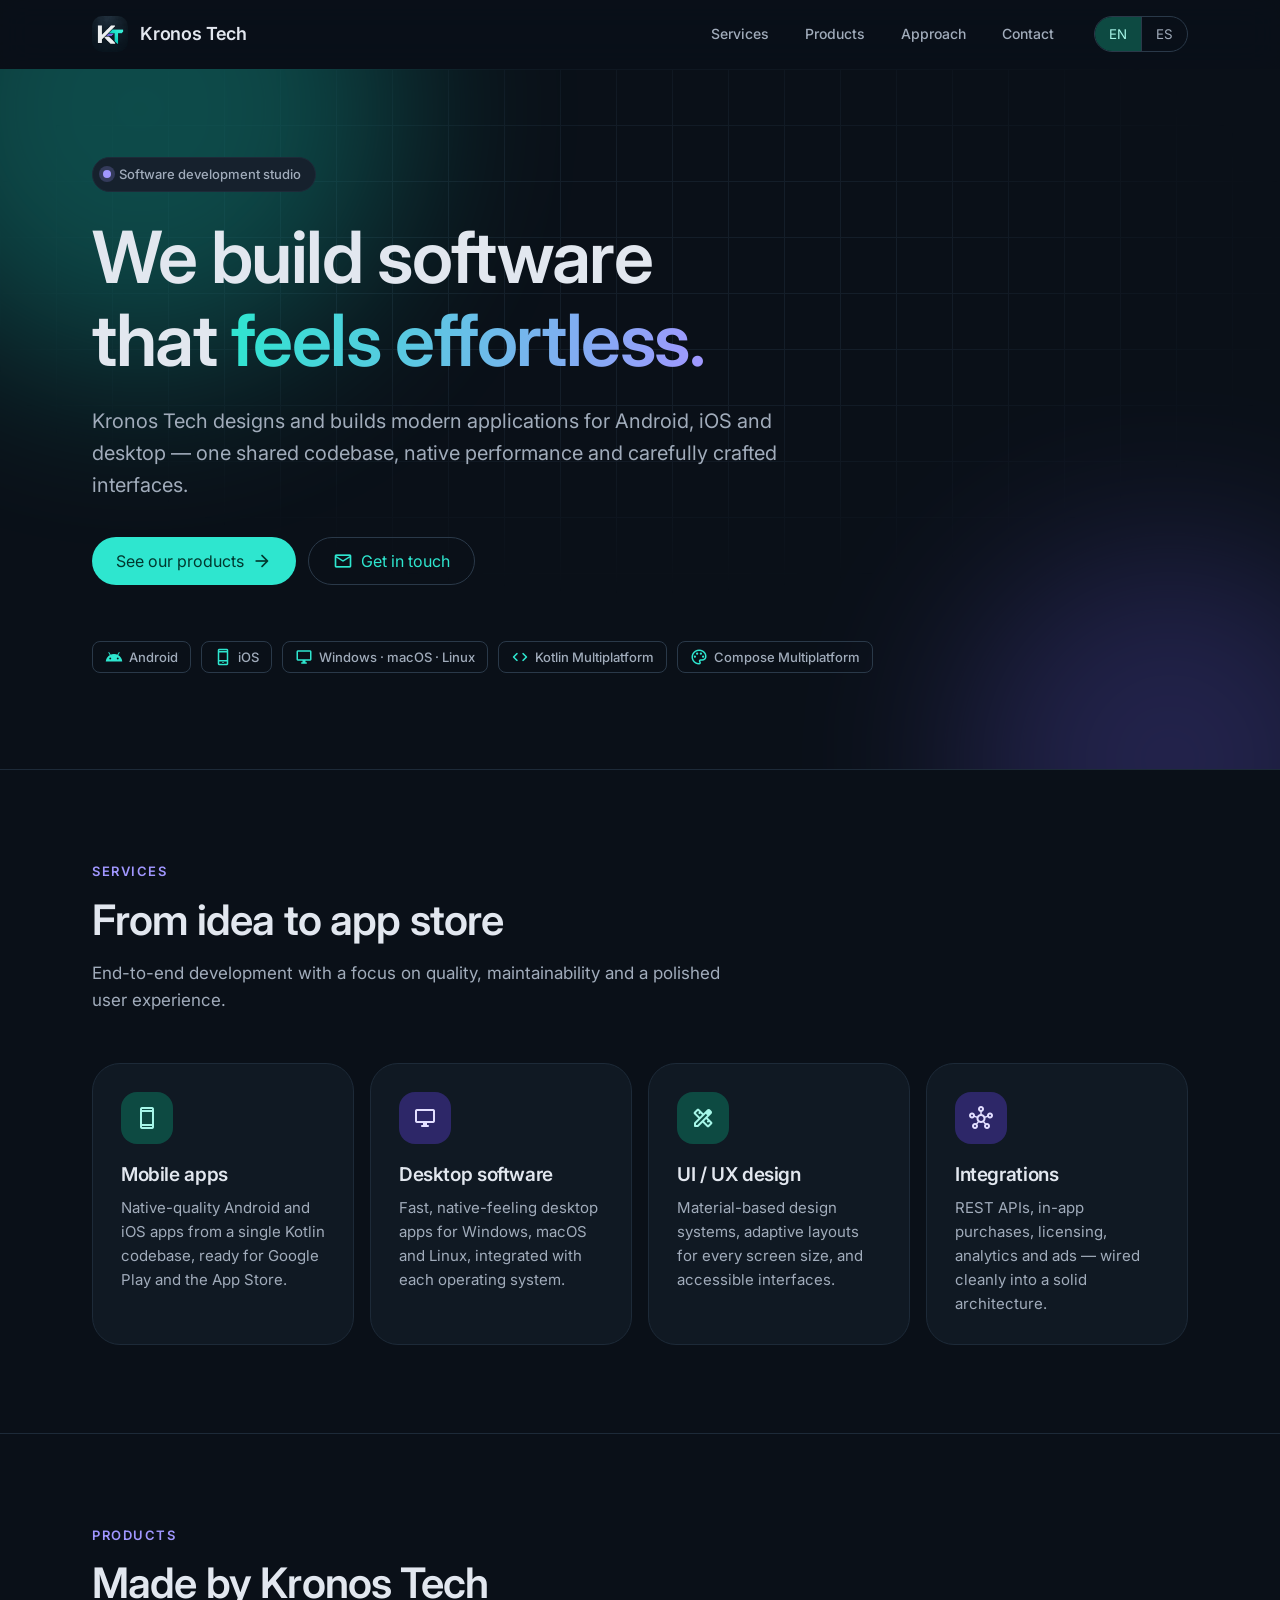
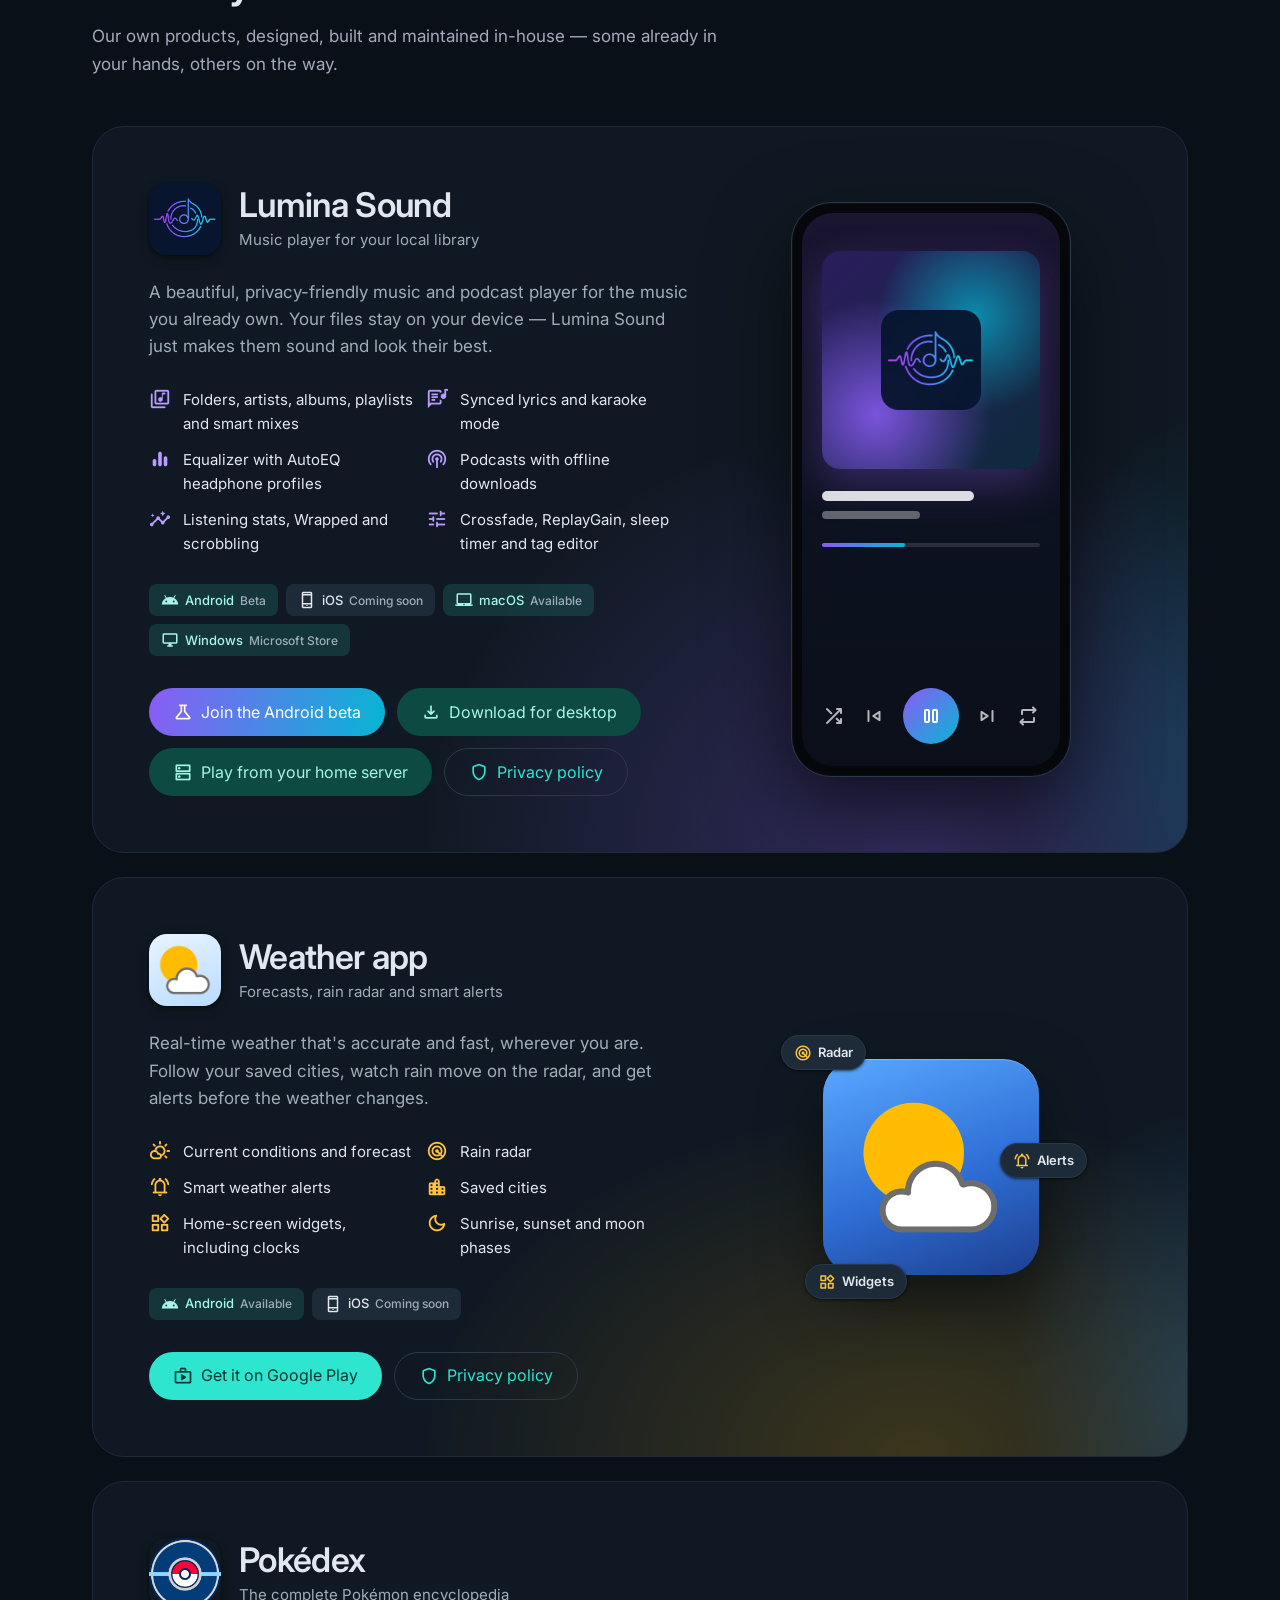
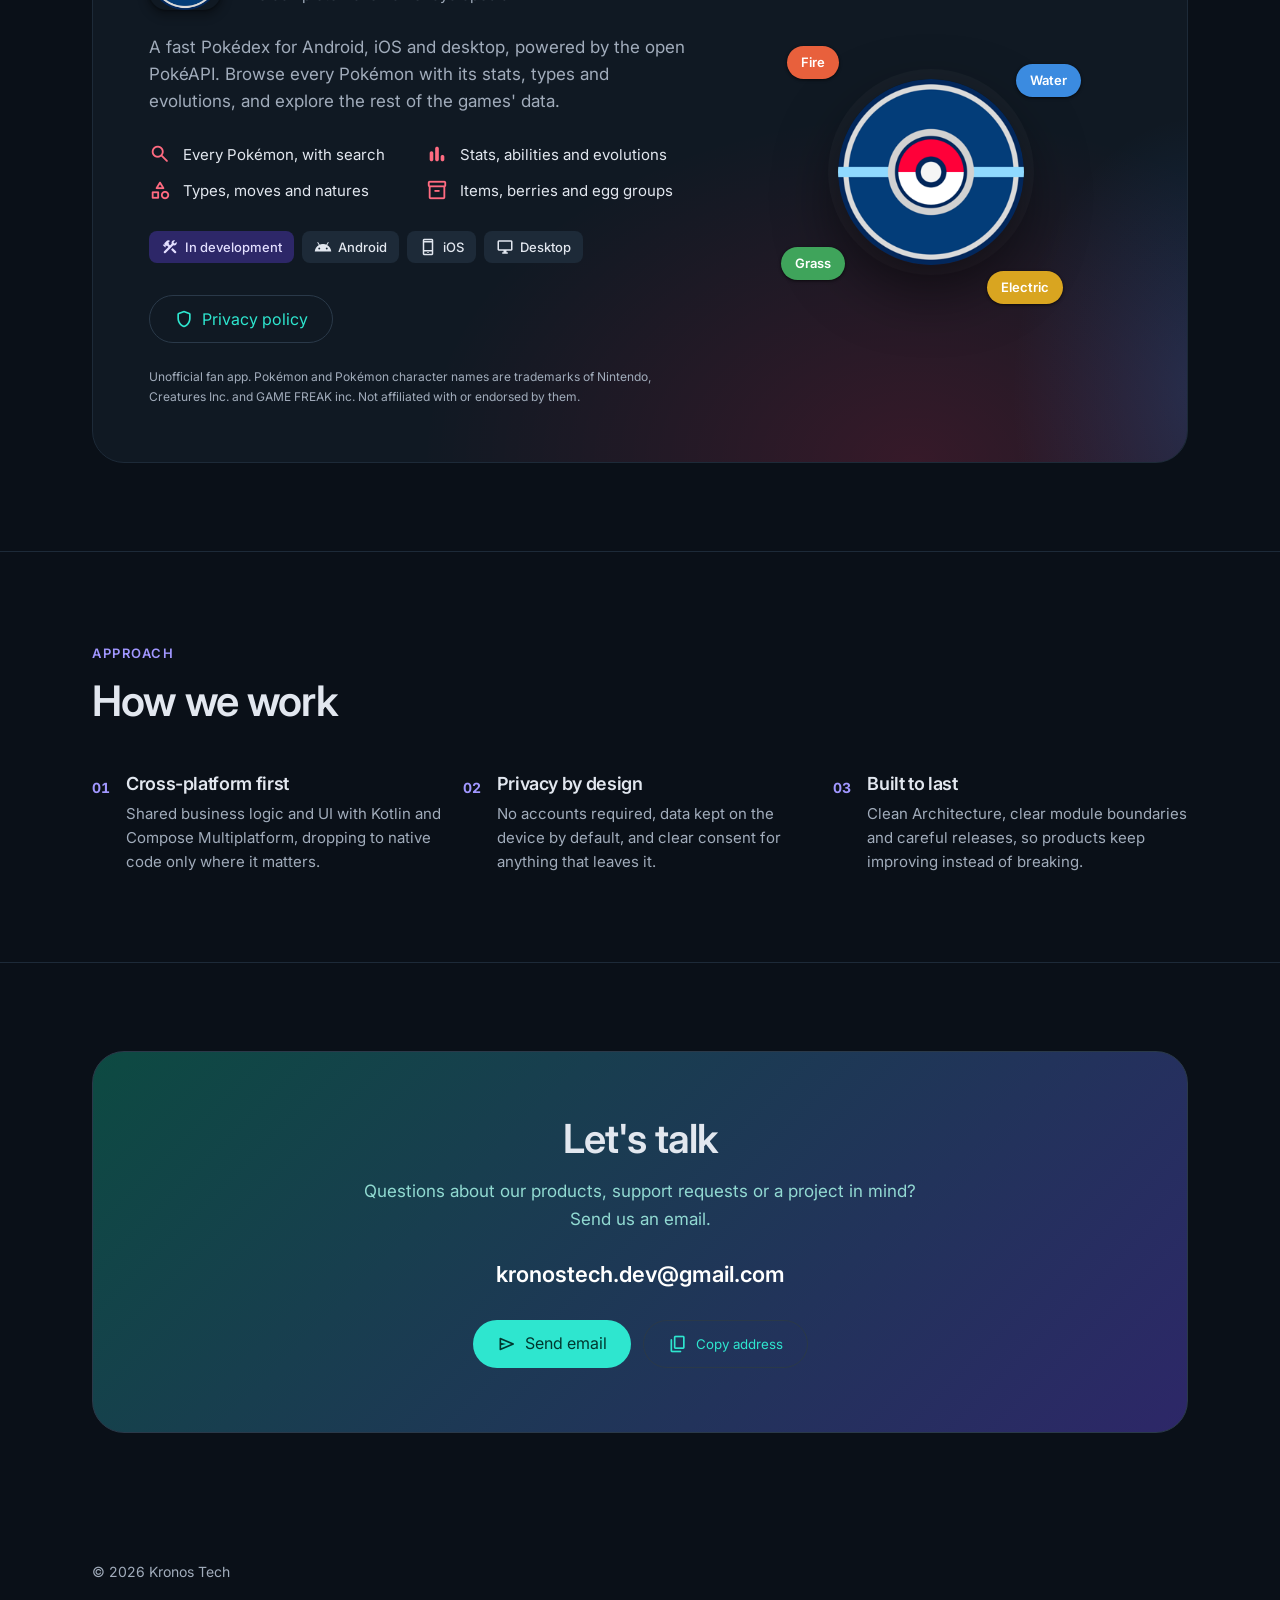
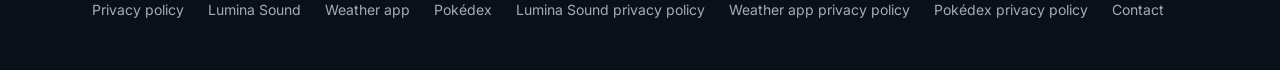
==== commit 6190c865: "feat: add Lumina Sound home server guide - /lumina-sound/home-server/: bilingual guide to sharing a " ====
--- a/index.html
+++ b/index.html
@@ -179,9 +179,9 @@
                 <span class="material-symbols-rounded" aria-hidden="true">download</span>
                 <span data-lang="en">Download for desktop</span><span data-lang="es">Descargar para escritorio</span>
               </a>
-              <a class="btn btn-tonal" href="https://apps.microsoft.com/store/detail/9NFCFKT1JL7F?cid=DevShareMCLPCS" target="_blank" rel="noopener">
-                <span class="material-symbols-rounded" aria-hidden="true">storefront</span>
-                <span data-lang="en">Get it from Microsoft Store</span><span data-lang="es">Obtener en Microsoft Store</span>
+              <a class="btn btn-tonal" href="lumina-sound/home-server/">
+                <span class="material-symbols-rounded" aria-hidden="true">dns</span>
+                <span data-lang="en">Play from your home server</span><span data-lang="es">Reproduce desde tu servidor</span>
               </a>
               <a class="btn btn-outlined" href="/lumina-sound-privacy/">
                 <span class="material-symbols-rounded" aria-hidden="true">shield</span>
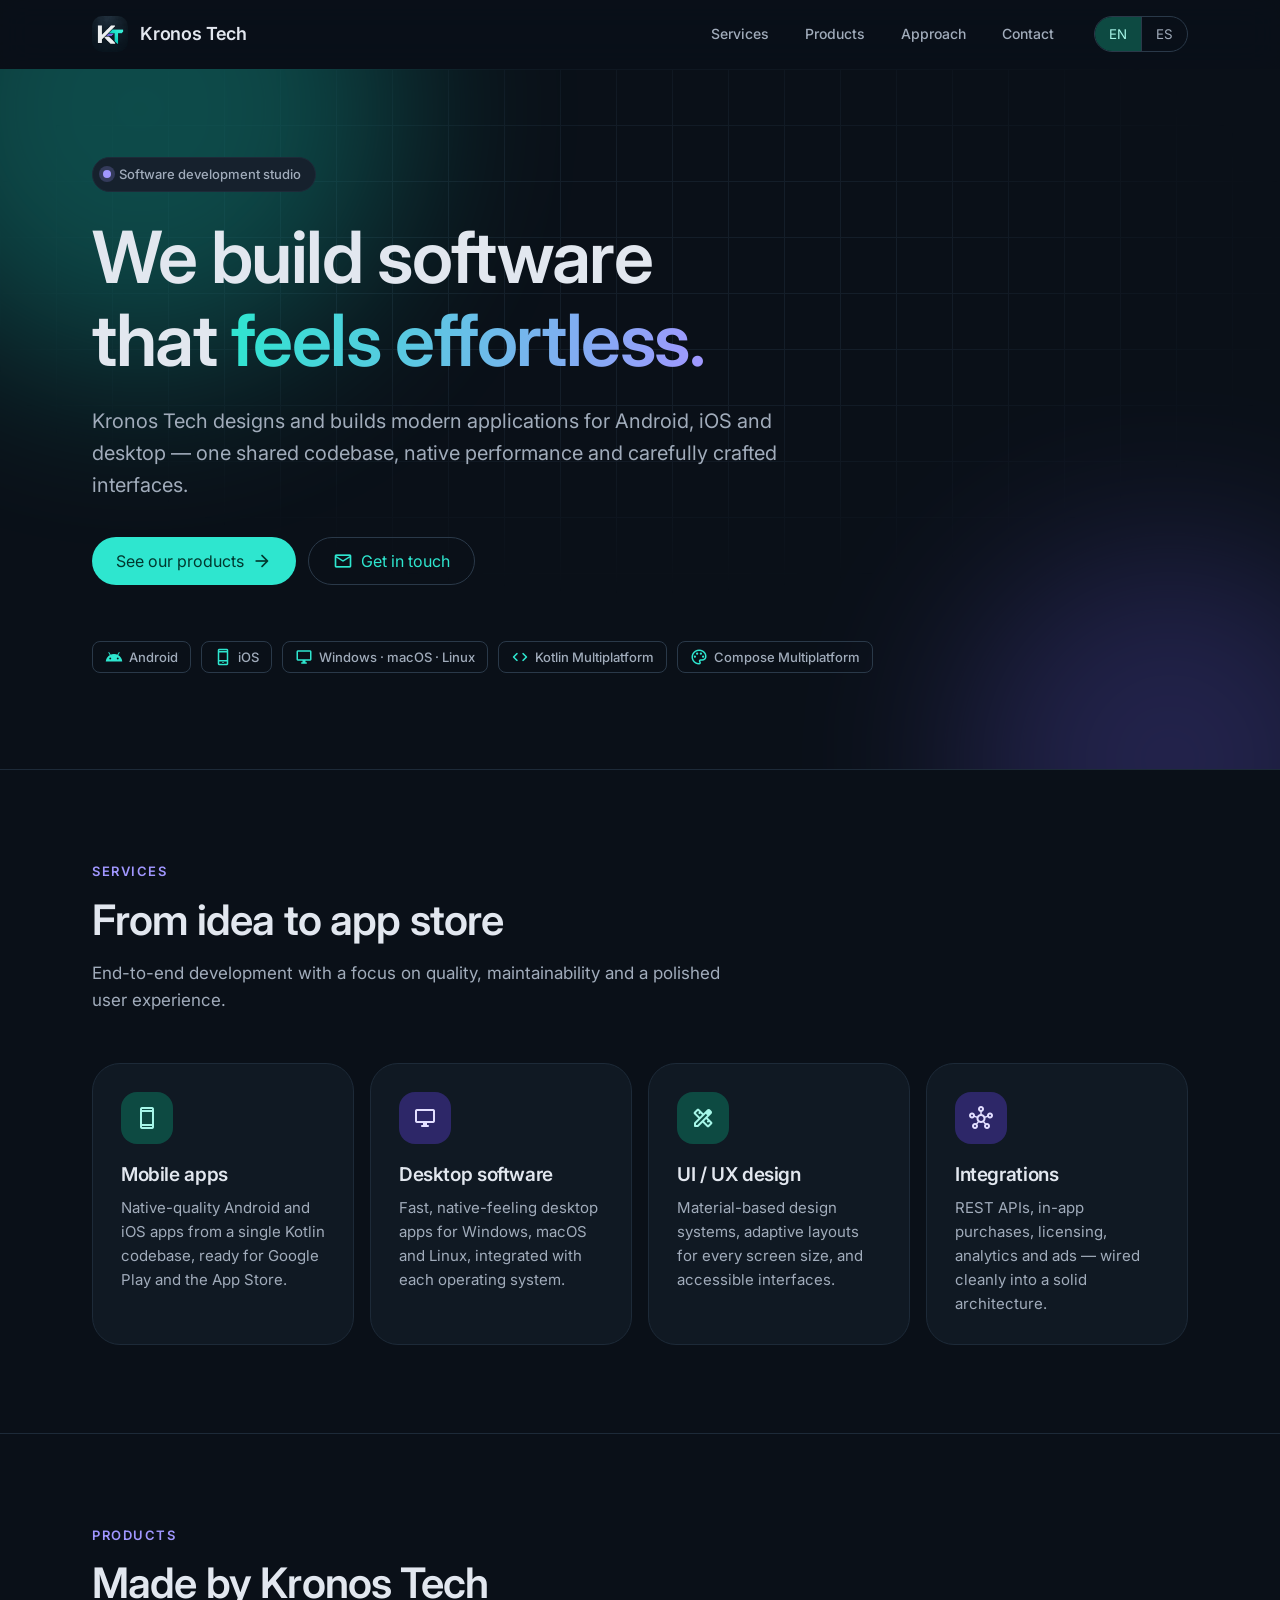
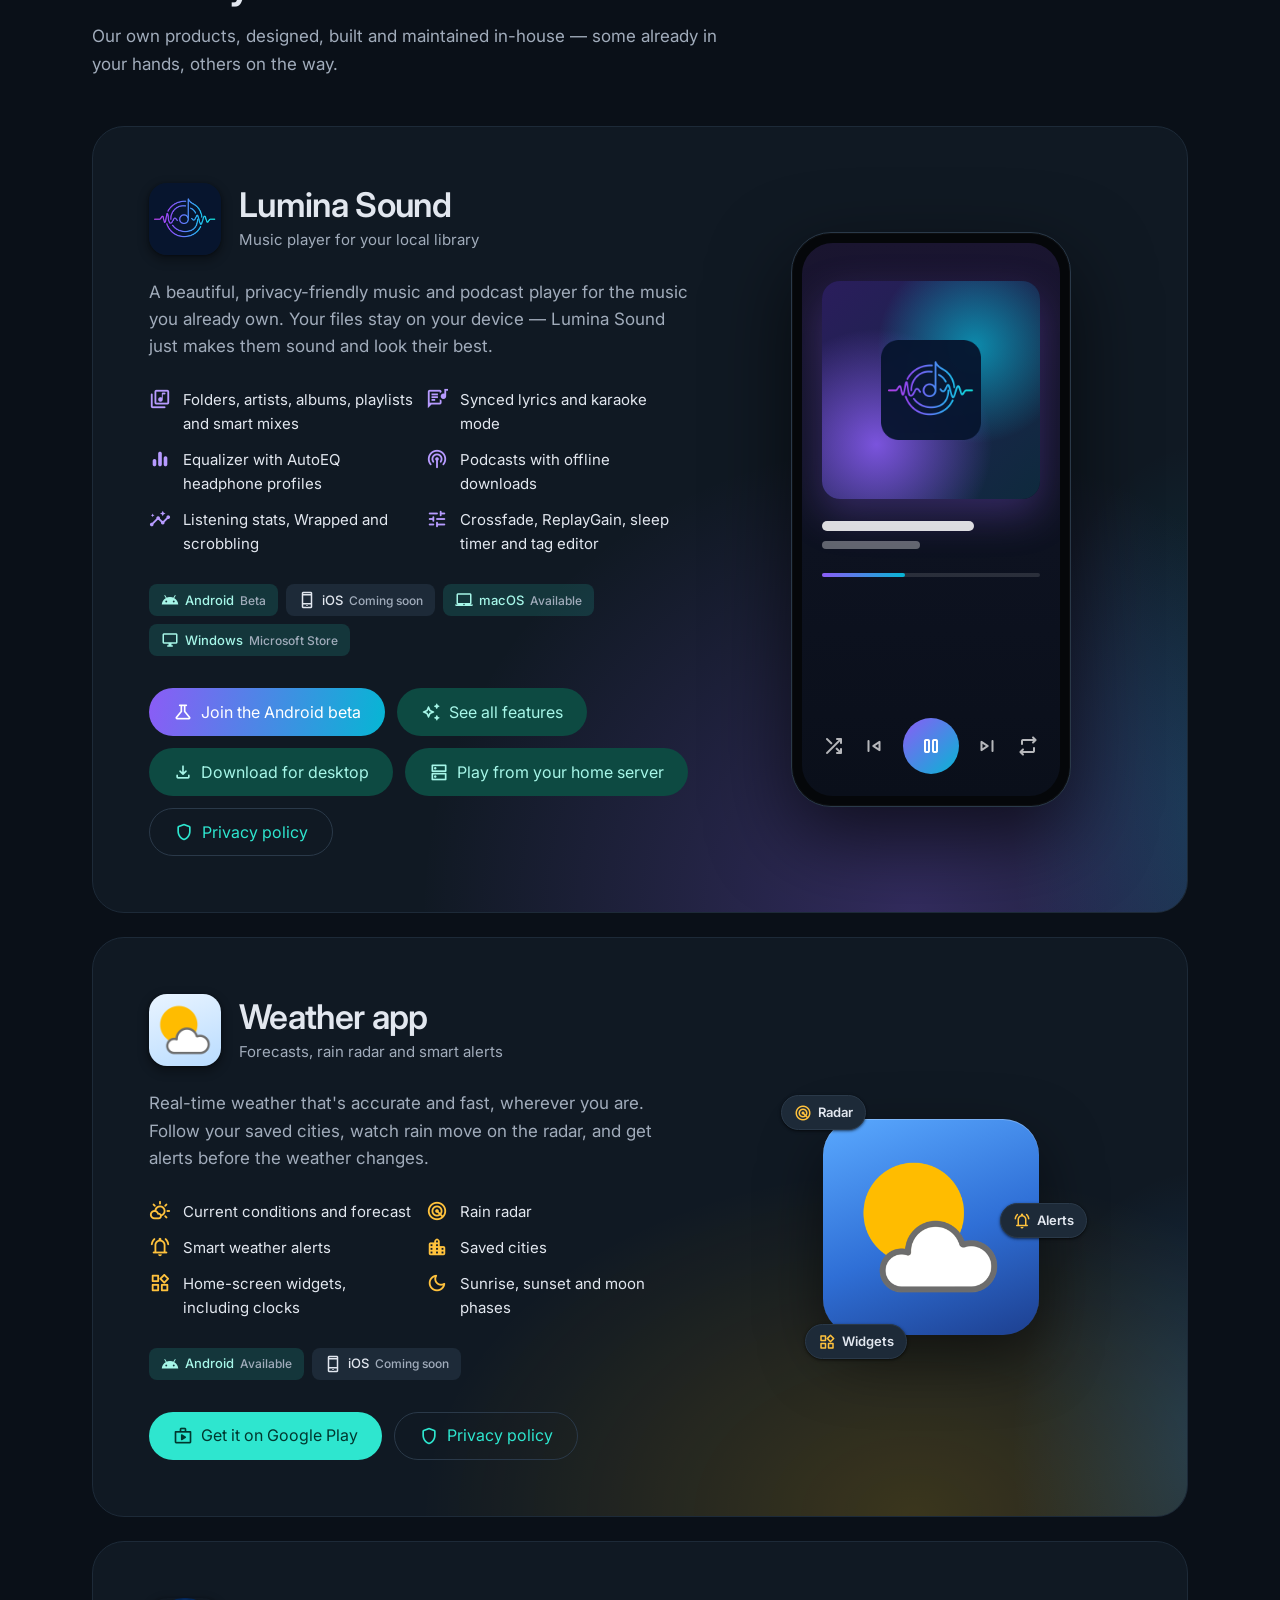
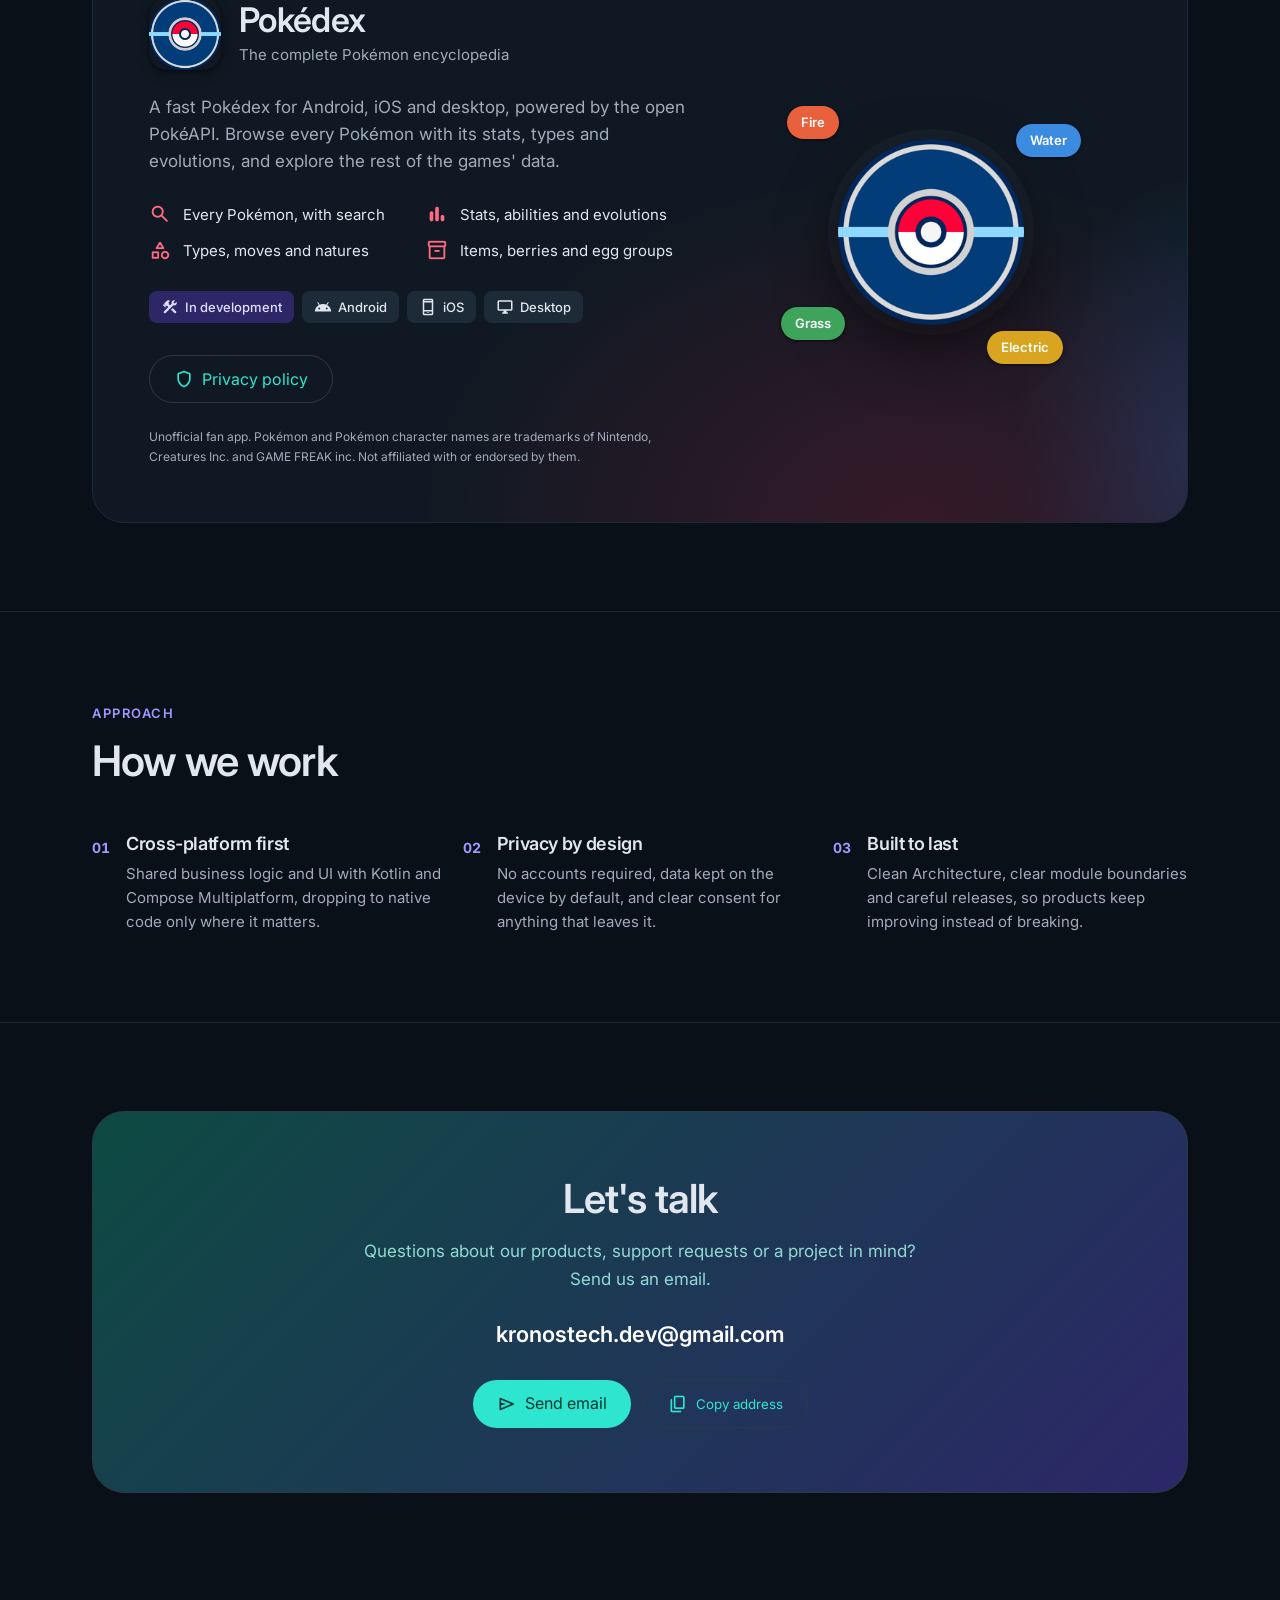
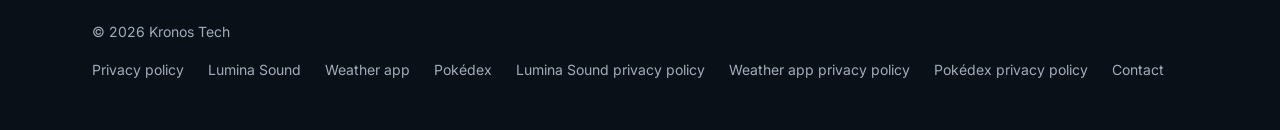
==== commit e4c32c74: "feat: add Lumina Sound features page Hero with a looping app clip, feature cards from the marketing " ====
--- a/index.html
+++ b/index.html
@@ -175,6 +175,10 @@
                 <span class="material-symbols-rounded" aria-hidden="true">science</span>
                 <span data-lang="en">Join the Android beta</span><span data-lang="es">Únete a la beta de Android</span>
               </a>
+              <a class="btn btn-tonal" href="lumina-sound/features/">
+                <span class="material-symbols-rounded" aria-hidden="true">auto_awesome</span>
+                <span data-lang="en">See all features</span><span data-lang="es">Ver todas las funciones</span>
+              </a>
               <a class="btn btn-tonal" href="lumina-sound/">
                 <span class="material-symbols-rounded" aria-hidden="true">download</span>
                 <span data-lang="en">Download for desktop</span><span data-lang="es">Descargar para escritorio</span>
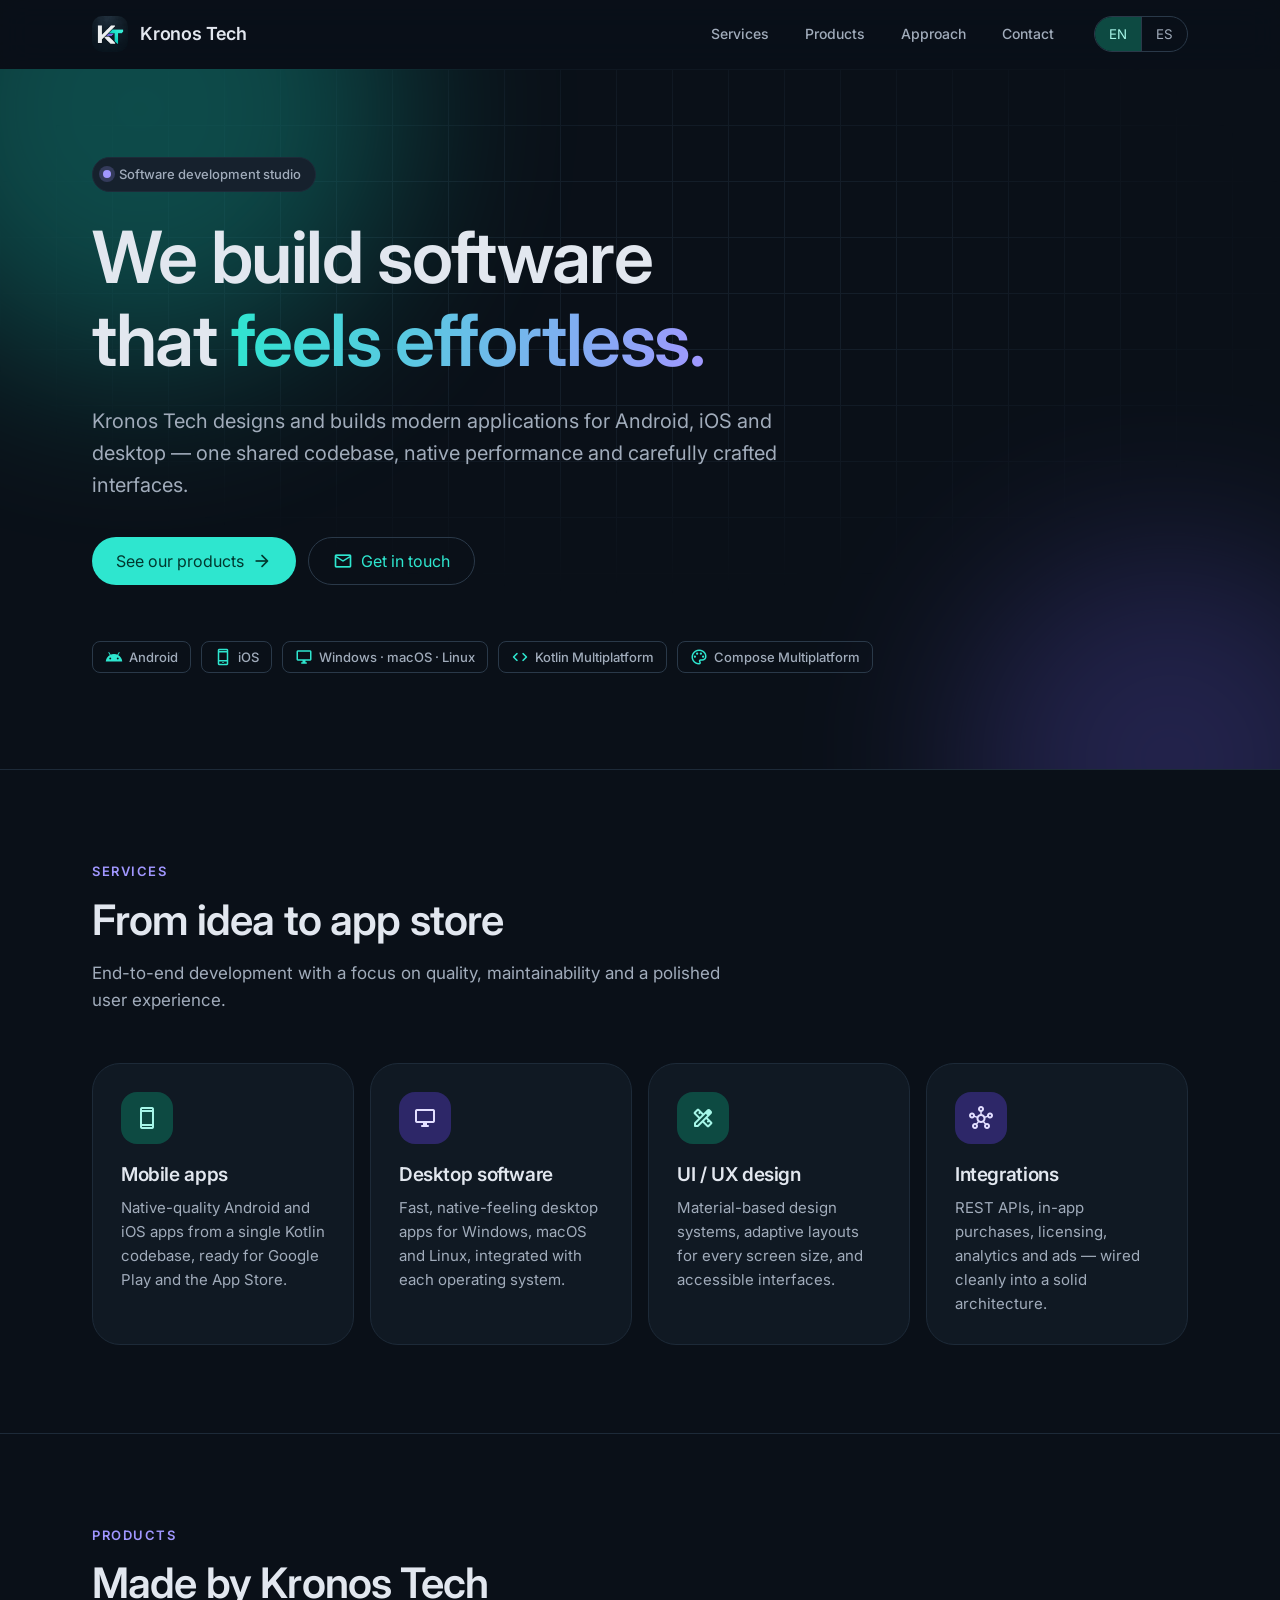
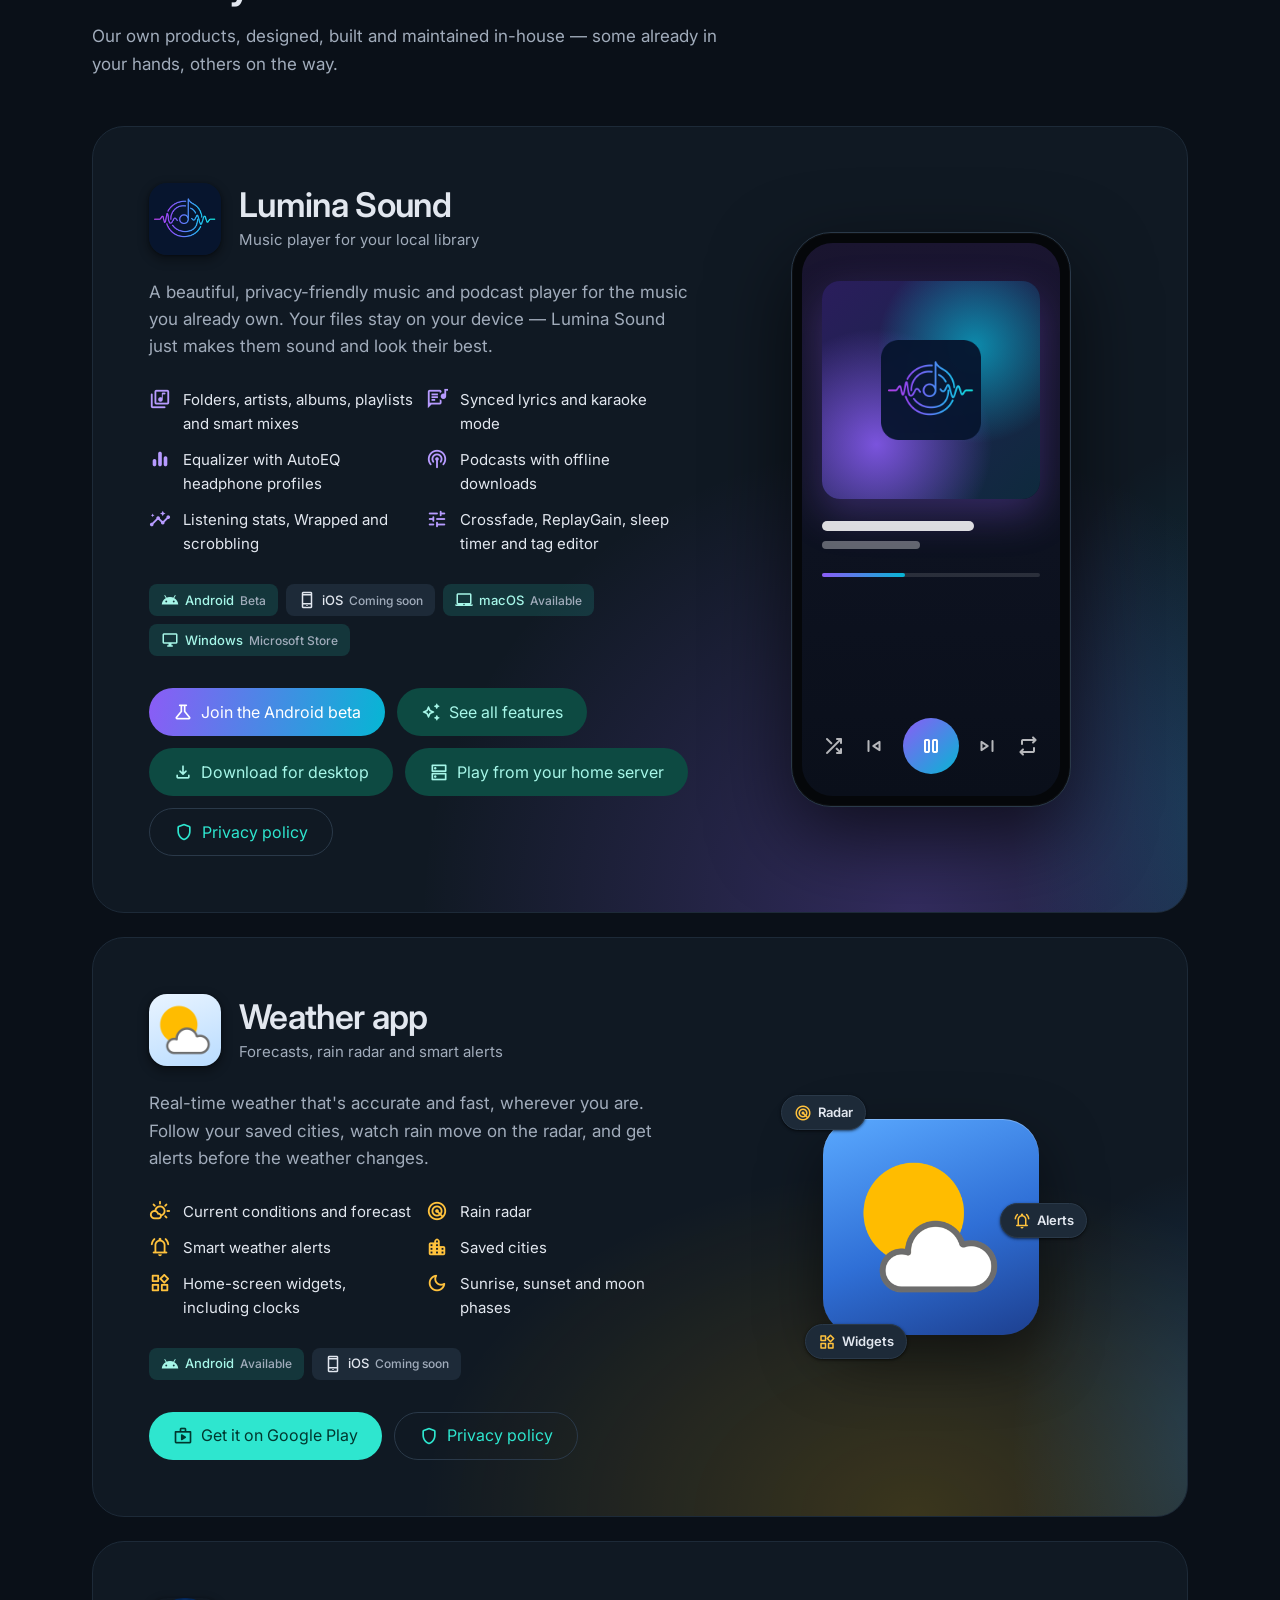
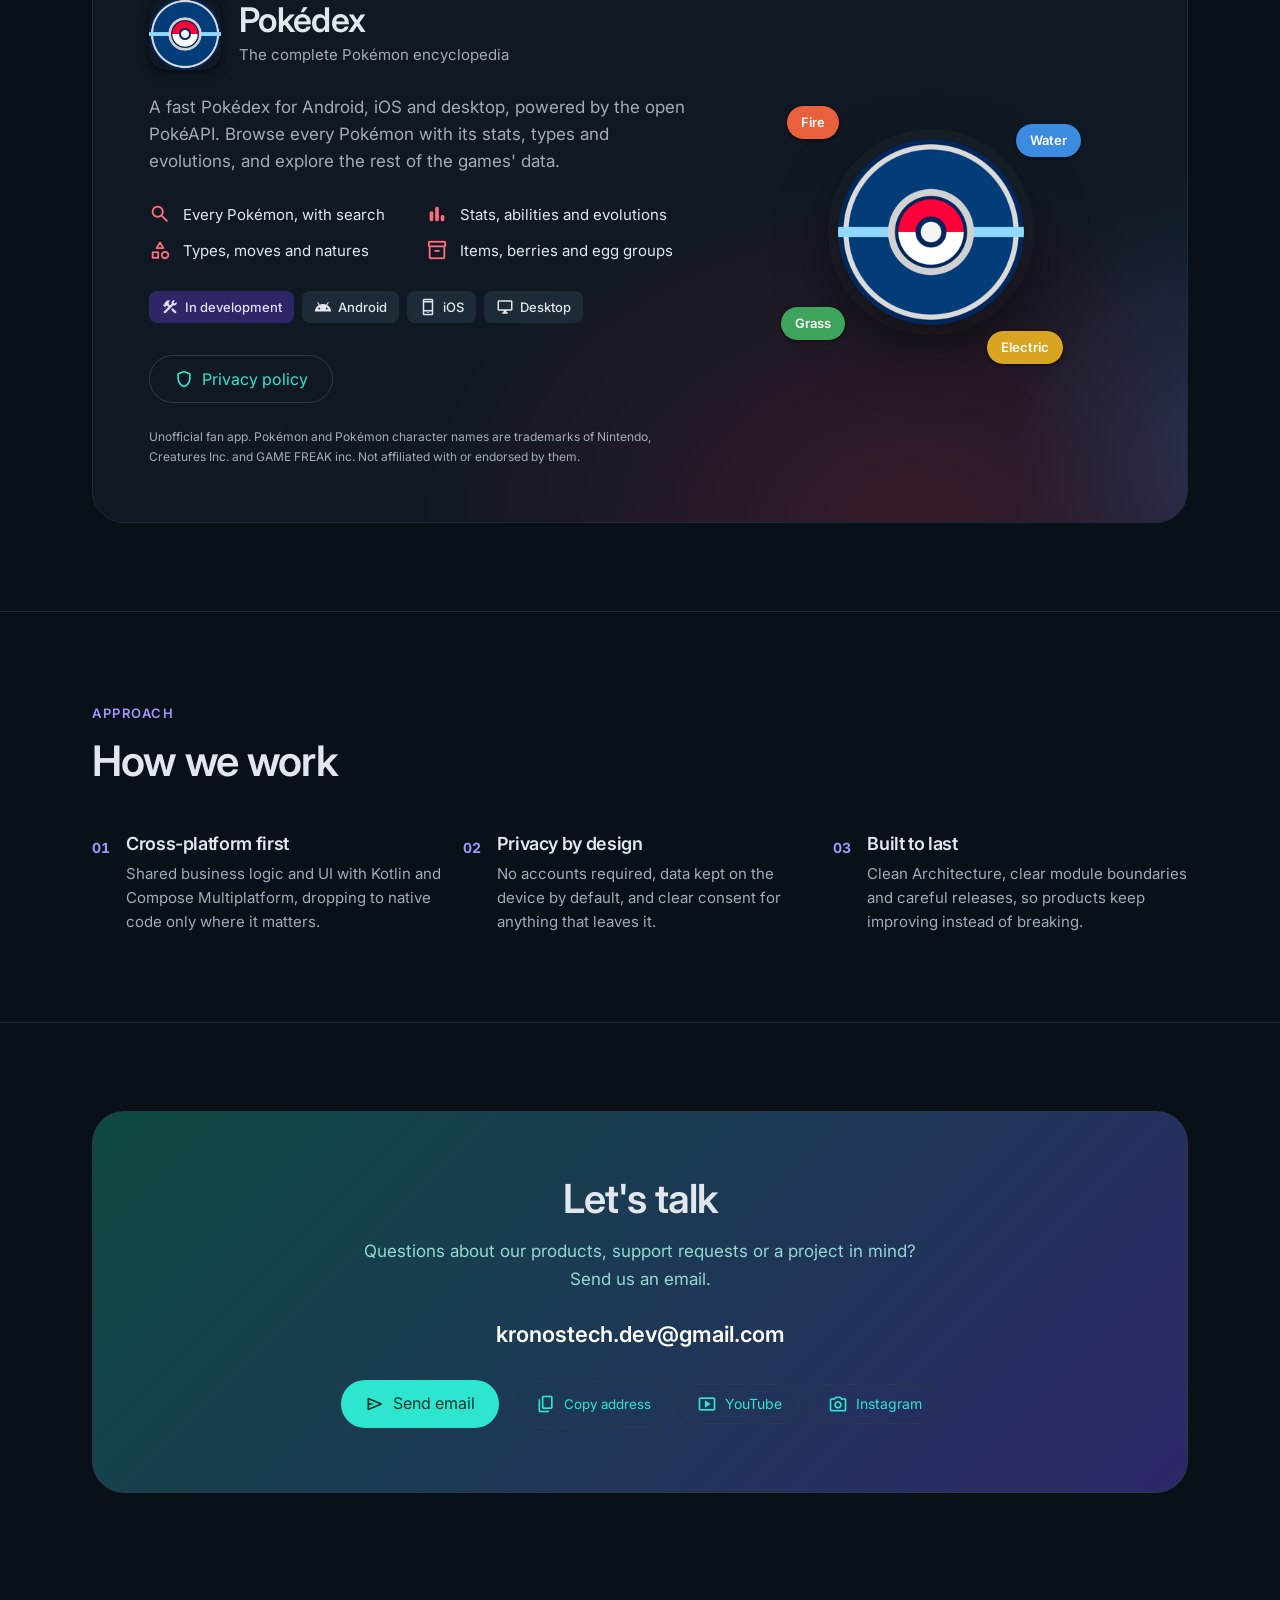
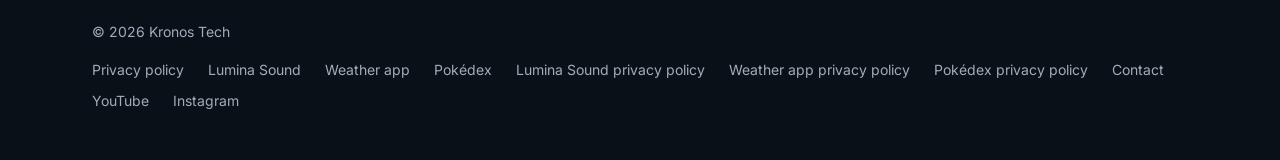
==== commit c0afc83a: "feat: link the Kronos Tech Dev Instagram and YouTube accounts Co-Authored-By: Claude Opus 5.5 <norep" ====
--- a/index.html
+++ b/index.html
@@ -383,6 +383,14 @@
               <span data-lang="en">Copy address</span><span data-lang="es">Copiar dirección</span>
             </button>
           </div>
+          <div class="email">
+            <a class="btn btn-outlined btn-small" href="https://www.youtube.com/channel/UC3WJtjD1Xojqd58FSg6eTNA" target="_blank" rel="noopener">
+              <span class="material-symbols-rounded" aria-hidden="true">smart_display</span>YouTube
+            </a>
+            <a class="btn btn-outlined btn-small" href="https://www.instagram.com/kronostechdev/" target="_blank" rel="noopener">
+              <span class="material-symbols-rounded" aria-hidden="true">photo_camera</span>Instagram
+            </a>
+          </div>
         </div>
       </div>
     </section>
@@ -400,6 +408,8 @@
         <a href="weather-app/privacy/"><span data-lang="en">Weather app privacy policy</span><span data-lang="es">Privacidad de Weather app</span></a>
         <a href="pokedex/privacy/"><span data-lang="en">Pokédex privacy policy</span><span data-lang="es">Privacidad de Pokédex</span></a>
         <a href="mailto:kronostech.dev@gmail.com"><span data-lang="en">Contact</span><span data-lang="es">Contacto</span></a>
+        <a href="https://www.youtube.com/channel/UC3WJtjD1Xojqd58FSg6eTNA" target="_blank" rel="noopener">YouTube</a>
+        <a href="https://www.instagram.com/kronostechdev/" target="_blank" rel="noopener">Instagram</a>
       </nav>
     </div>
   </footer>
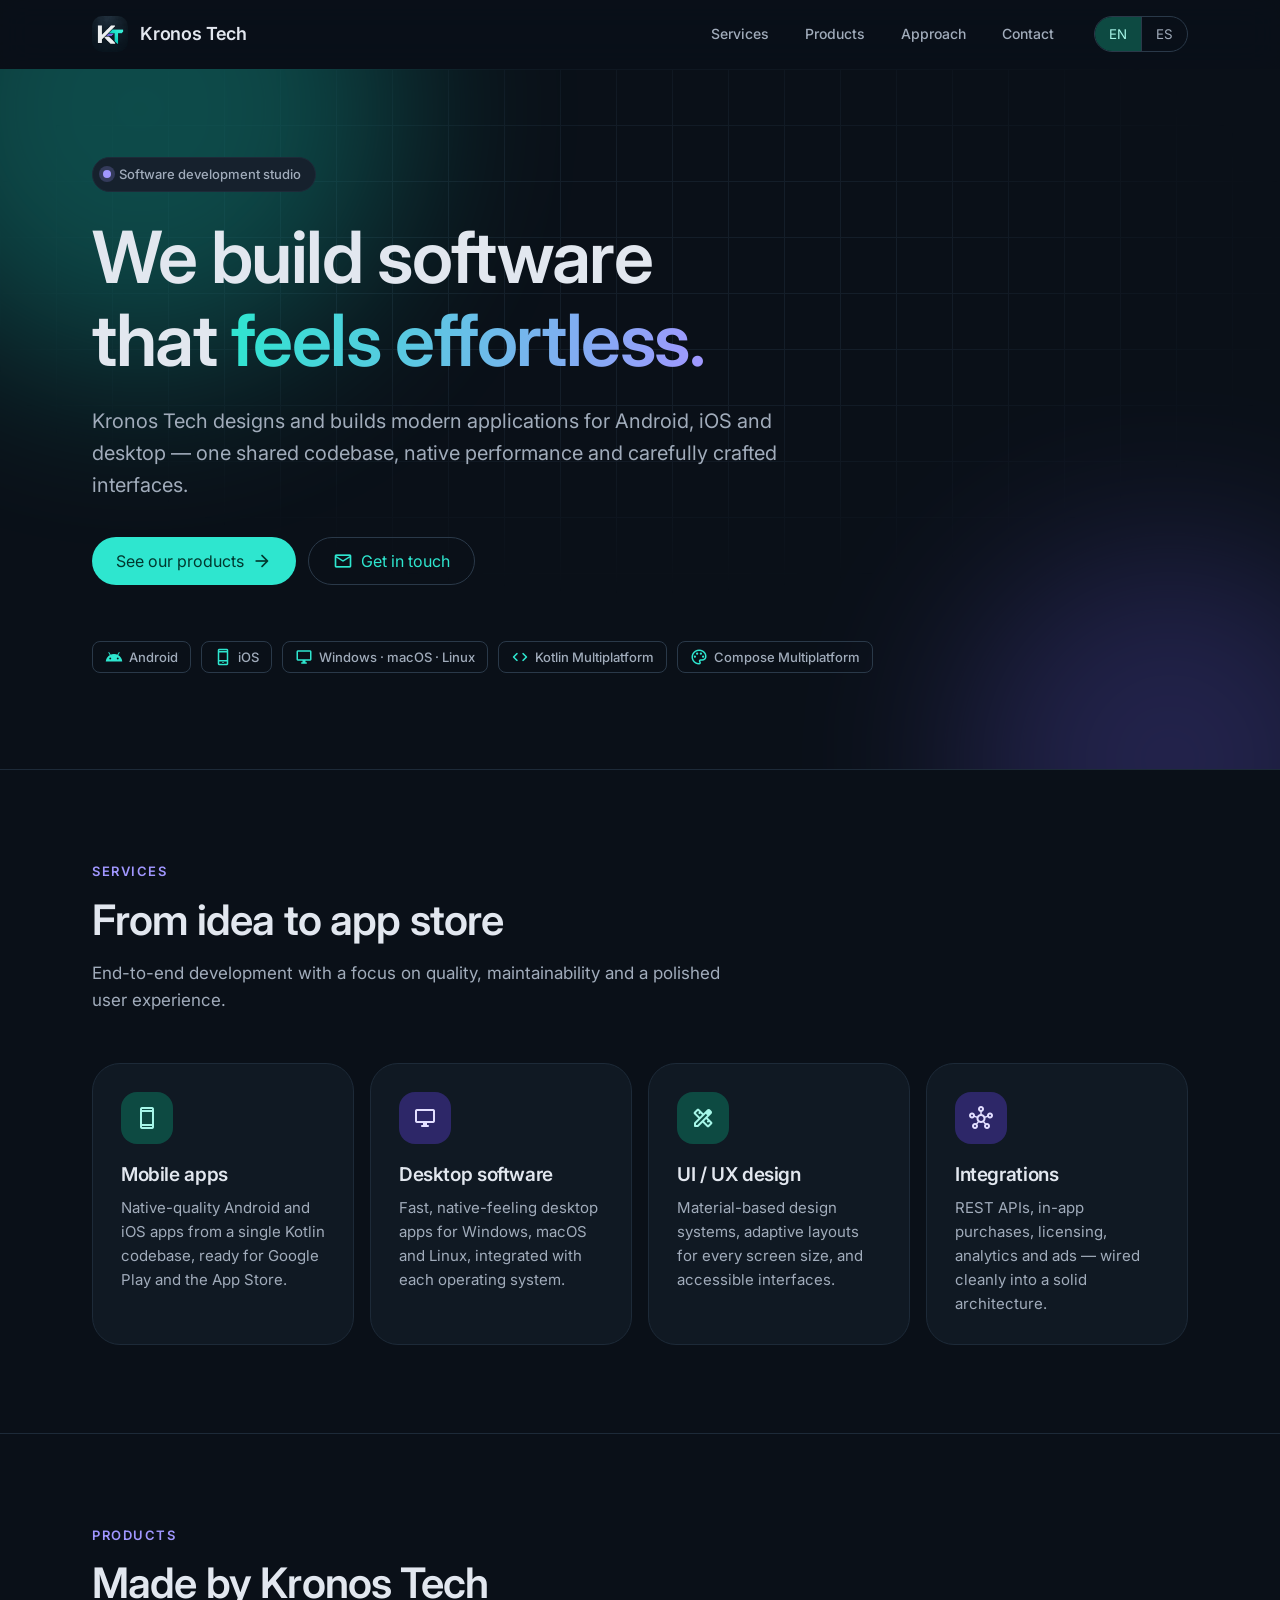
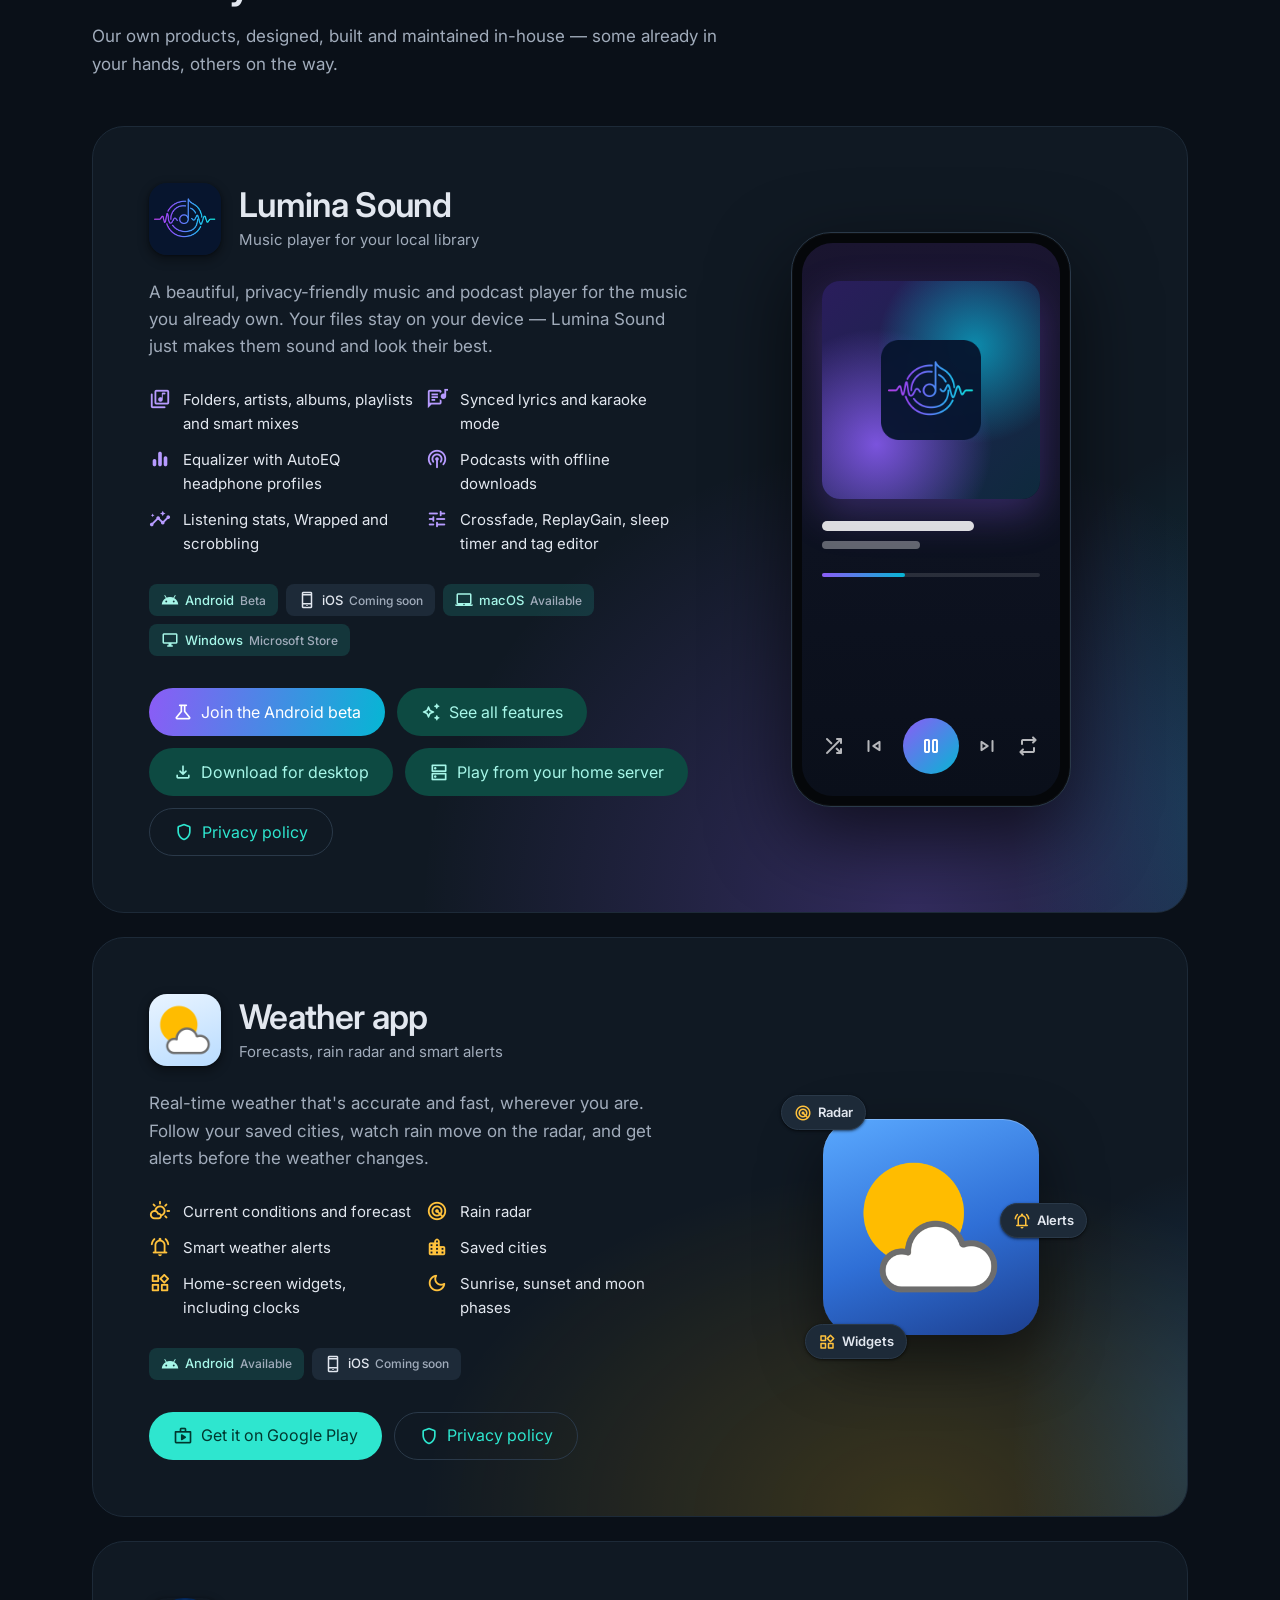
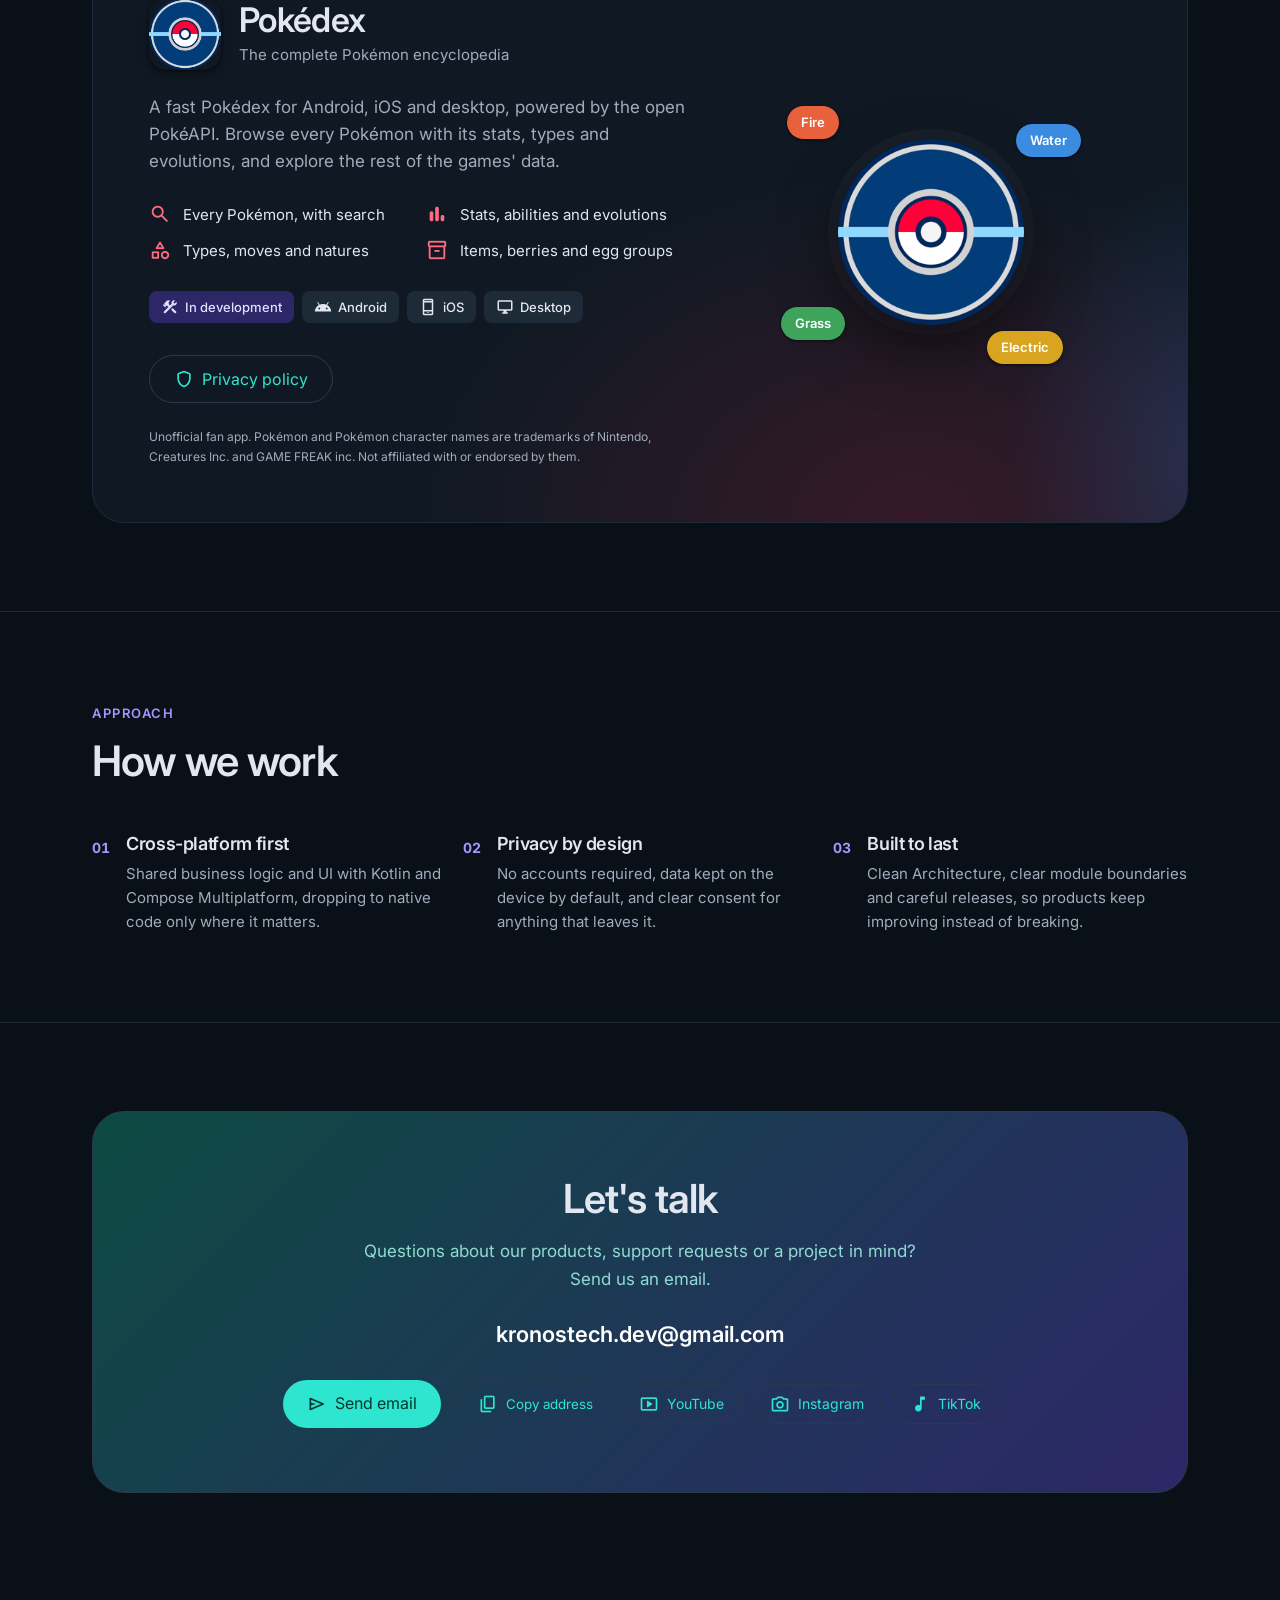
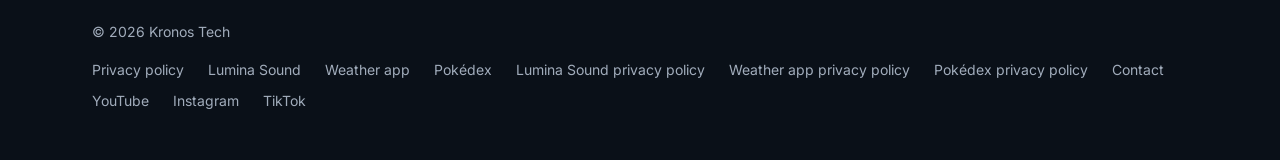
==== commit 6958ef7e: "feat: link the @kronostechdev TikTok account Co-Authored-By: Claude Opus 5.5 <noreply@anthropic.com>" ====
--- a/index.html
+++ b/index.html
@@ -3,6 +3,7 @@
 <head>
   <meta charset="utf-8">
   <meta name="viewport" content="width=device-width, initial-scale=1">
+  <link rel="canonical" href="https://kronos1993.github.io/">
   <title>Kronos Tech — Software Development</title>
   <meta name="title-en" content="Kronos Tech — Software Development">
   <meta name="title-es" content="Kronos Tech — Desarrollo de software">
@@ -384,11 +385,14 @@
             </button>
           </div>
           <div class="email">
-            <a class="btn btn-outlined btn-small" href="https://www.youtube.com/channel/UC3WJtjD1Xojqd58FSg6eTNA" target="_blank" rel="noopener">
+            <a class="btn btn-outlined btn-small" href="https://www.youtube.com/@kronostechdev" target="_blank" rel="noopener">
               <span class="material-symbols-rounded" aria-hidden="true">smart_display</span>YouTube
             </a>
             <a class="btn btn-outlined btn-small" href="https://www.instagram.com/kronostechdev/" target="_blank" rel="noopener">
               <span class="material-symbols-rounded" aria-hidden="true">photo_camera</span>Instagram
+            </a>
+            <a class="btn btn-outlined btn-small" href="https://www.tiktok.com/@kronostechdev" target="_blank" rel="noopener">
+              <span class="material-symbols-rounded" aria-hidden="true">music_note</span>TikTok
             </a>
           </div>
         </div>
@@ -408,8 +412,9 @@
         <a href="weather-app/privacy/"><span data-lang="en">Weather app privacy policy</span><span data-lang="es">Privacidad de Weather app</span></a>
         <a href="pokedex/privacy/"><span data-lang="en">Pokédex privacy policy</span><span data-lang="es">Privacidad de Pokédex</span></a>
         <a href="mailto:kronostech.dev@gmail.com"><span data-lang="en">Contact</span><span data-lang="es">Contacto</span></a>
-        <a href="https://www.youtube.com/channel/UC3WJtjD1Xojqd58FSg6eTNA" target="_blank" rel="noopener">YouTube</a>
+        <a href="https://www.youtube.com/@kronostechdev" target="_blank" rel="noopener">YouTube</a>
         <a href="https://www.instagram.com/kronostechdev/" target="_blank" rel="noopener">Instagram</a>
+        <a href="https://www.tiktok.com/@kronostechdev" target="_blank" rel="noopener">TikTok</a>
       </nav>
     </div>
   </footer>
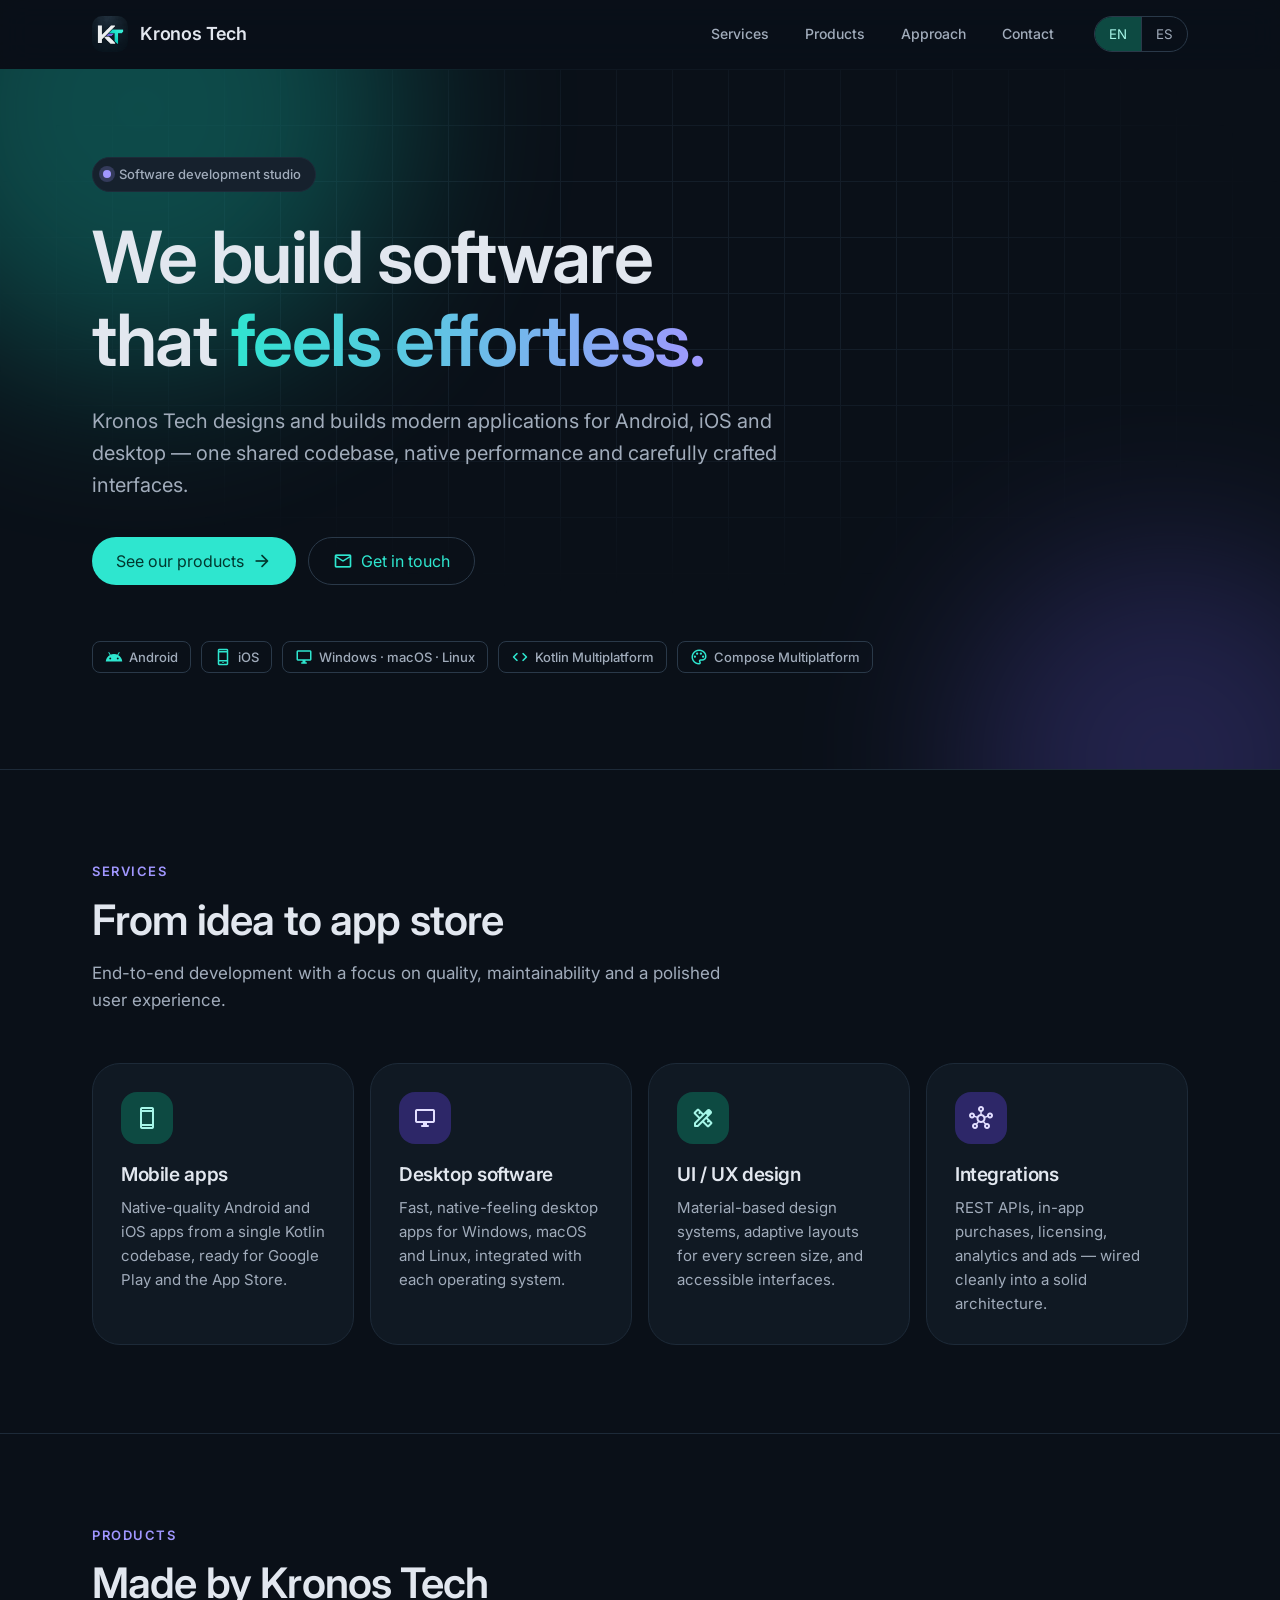
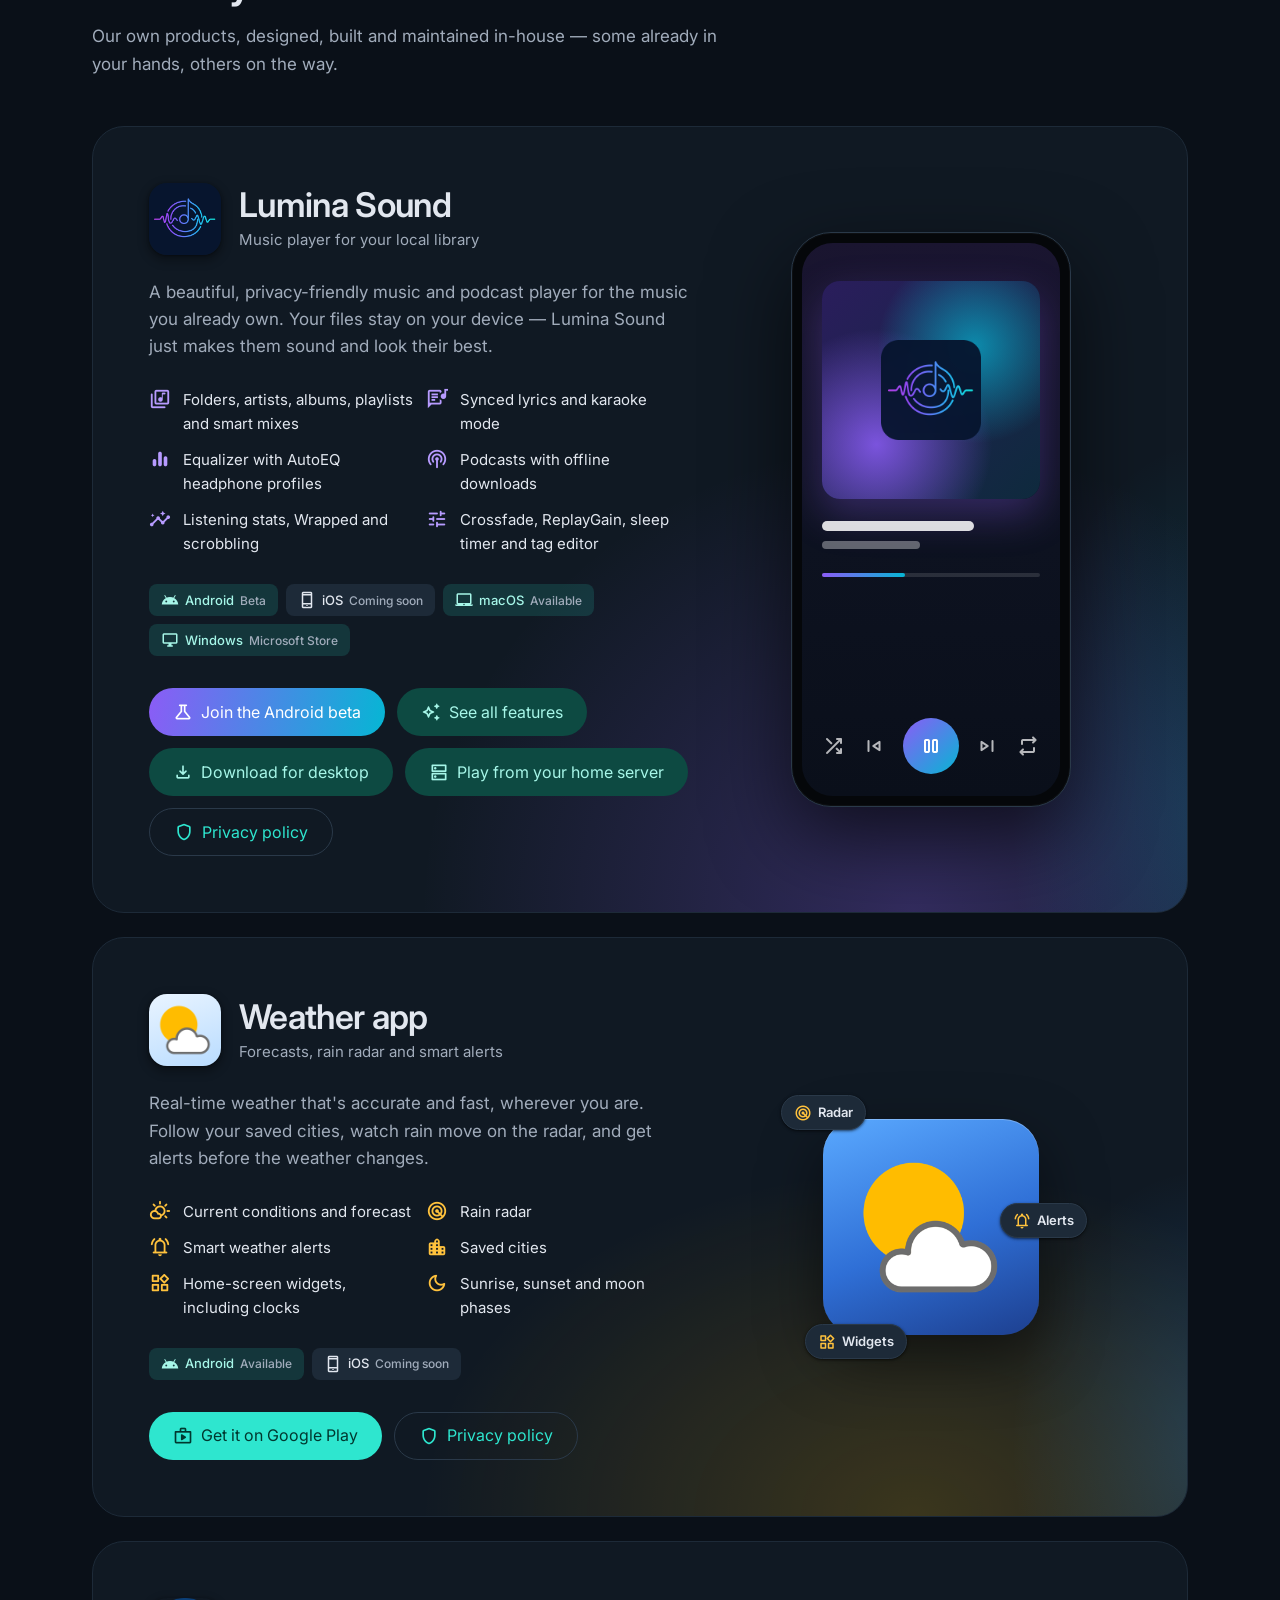
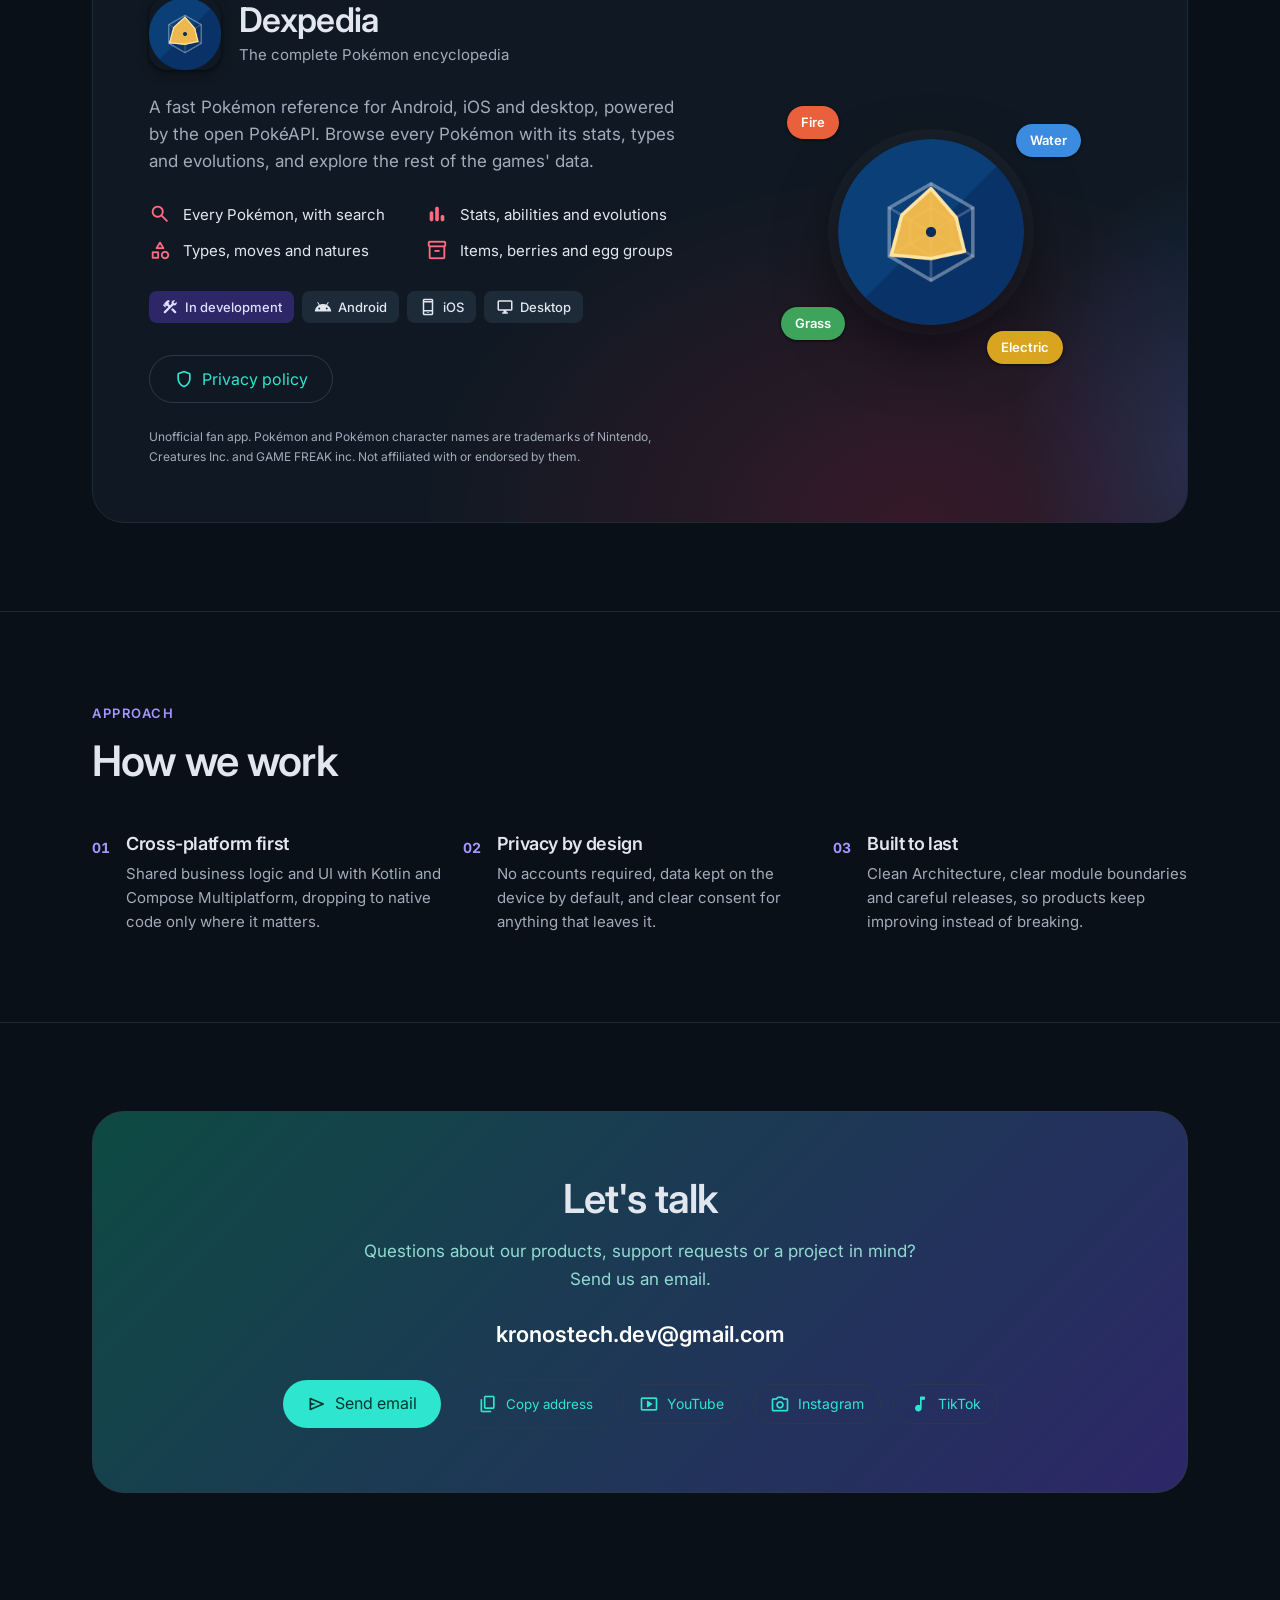
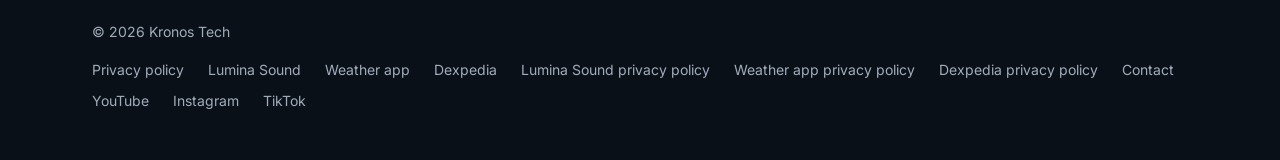
==== commit fd04967f: "feat: rename the Pokédex product to Dexpedia - move the privacy policy to /dexpedia/privacy/ and nam" ====
--- a/index.html
+++ b/index.html
@@ -7,10 +7,10 @@
   <title>Kronos Tech — Software Development</title>
   <meta name="title-en" content="Kronos Tech — Software Development">
   <meta name="title-es" content="Kronos Tech — Desarrollo de software">
-  <meta name="description" content="Kronos Tech builds modern, cross-platform software for Android, iOS and desktop. Makers of Lumina Sound, Weather app and Pokédex.">
+  <meta name="description" content="Kronos Tech builds modern, cross-platform software for Android, iOS and desktop. Makers of Lumina Sound, Weather app and Dexpedia.">
   <meta name="theme-color" content="#0a1018">
   <meta property="og:title" content="Kronos Tech">
-  <meta property="og:description" content="Modern, cross-platform software for Android, iOS and desktop. Makers of Lumina Sound, Weather app and Pokédex.">
+  <meta property="og:description" content="Modern, cross-platform software for Android, iOS and desktop. Makers of Lumina Sound, Weather app and Dexpedia.">
   <meta property="og:type" content="website">
   <meta property="og:url" content="https://kronos1993.github.io/">
   <link rel="icon" href="assets/logo.png" type="image/png">
@@ -271,19 +271,19 @@
           </div>
         </article>
 
-        <article class="product product-dex reveal" id="pokedex">
+        <article class="product product-dex reveal" id="dexpedia">
           <div>
             <div class="product-title">
-              <img src="assets/pokedex-icon.png" alt="Pokédex icon" width="72" height="72">
+              <img src="assets/dexpedia-icon.png" alt="Dexpedia icon" width="72" height="72">
               <div>
-                <h3>Pokédex</h3>
+                <h3>Dexpedia</h3>
                 <span data-lang="en">The complete Pokémon encyclopedia</span>
                 <span data-lang="es">La enciclopedia Pokémon completa</span>
               </div>
             </div>
             <p class="desc">
-              <span data-lang="en">A fast Pokédex for Android, iOS and desktop, powered by the open PokéAPI. Browse every Pokémon with its stats, types and evolutions, and explore the rest of the games' data.</span>
-              <span data-lang="es">Una Pokédex rápida para Android, iOS y escritorio, con datos de la PokéAPI abierta. Consulta cada Pokémon con sus estadísticas, tipos y evoluciones, y explora el resto de datos de los juegos.</span>
+              <span data-lang="en">A fast Pokémon reference for Android, iOS and desktop, powered by the open PokéAPI. Browse every Pokémon with its stats, types and evolutions, and explore the rest of the games' data.</span>
+              <span data-lang="es">Una guía Pokémon rápida para Android, iOS y escritorio, con datos de la PokéAPI abierta. Consulta cada Pokémon con sus estadísticas, tipos y evoluciones, y explora el resto de datos de los juegos.</span>
             </p>
             <ul class="features">
               <li><span class="material-symbols-rounded" aria-hidden="true">search</span>
@@ -302,7 +302,7 @@
               <span class="platform"><span class="material-symbols-rounded" aria-hidden="true">desktop_windows</span>Desktop</span>
             </div>
             <div class="product-actions">
-              <a class="btn btn-outlined" href="pokedex/privacy/">
+              <a class="btn btn-outlined" href="dexpedia/privacy/">
                 <span class="material-symbols-rounded" aria-hidden="true">shield</span>
                 <span data-lang="en">Privacy policy</span><span data-lang="es">Política de privacidad</span>
               </a>
@@ -314,7 +314,7 @@
           </div>
 
           <div class="dex-visual" aria-hidden="true">
-            <img src="assets/pokedex-icon.png" alt="">
+            <img src="assets/dexpedia-icon.png" alt="">
             <span class="type t-fire">Fire</span>
             <span class="type t-water">Water</span>
             <span class="type t-grass">Grass</span>
@@ -407,10 +407,10 @@
         <a href="privacy/"><span data-lang="en">Privacy policy</span><span data-lang="es">Política de privacidad</span></a>
         <a href="#lumina-sound">Lumina Sound</a>
         <a href="#weather-app">Weather app</a>
-        <a href="#pokedex">Pokédex</a>
+        <a href="#dexpedia">Dexpedia</a>
         <a href="/lumina-sound-privacy/"><span data-lang="en">Lumina Sound privacy policy</span><span data-lang="es">Privacidad de Lumina Sound</span></a>
         <a href="weather-app/privacy/"><span data-lang="en">Weather app privacy policy</span><span data-lang="es">Privacidad de Weather app</span></a>
-        <a href="pokedex/privacy/"><span data-lang="en">Pokédex privacy policy</span><span data-lang="es">Privacidad de Pokédex</span></a>
+        <a href="dexpedia/privacy/"><span data-lang="en">Dexpedia privacy policy</span><span data-lang="es">Privacidad de Dexpedia</span></a>
         <a href="mailto:kronostech.dev@gmail.com"><span data-lang="en">Contact</span><span data-lang="es">Contacto</span></a>
         <a href="https://www.youtube.com/@kronostechdev" target="_blank" rel="noopener">YouTube</a>
         <a href="https://www.instagram.com/kronostechdev/" target="_blank" rel="noopener">Instagram</a>
--- a/assets/styles.css
+++ b/assets/styles.css
@@ -302,7 +302,7 @@
 /* Language visibility */
 html[lang="en"] [data-lang="es"], html[lang="es"] [data-lang="en"] { display: none !important; }
 
-/* Pokédex product */
+/* Dexpedia product */
 .product + .product { margin-top: 24px; }
 .product-dex::before {
   background: radial-gradient(closest-side, rgb(255 28 72 / .16), transparent),
